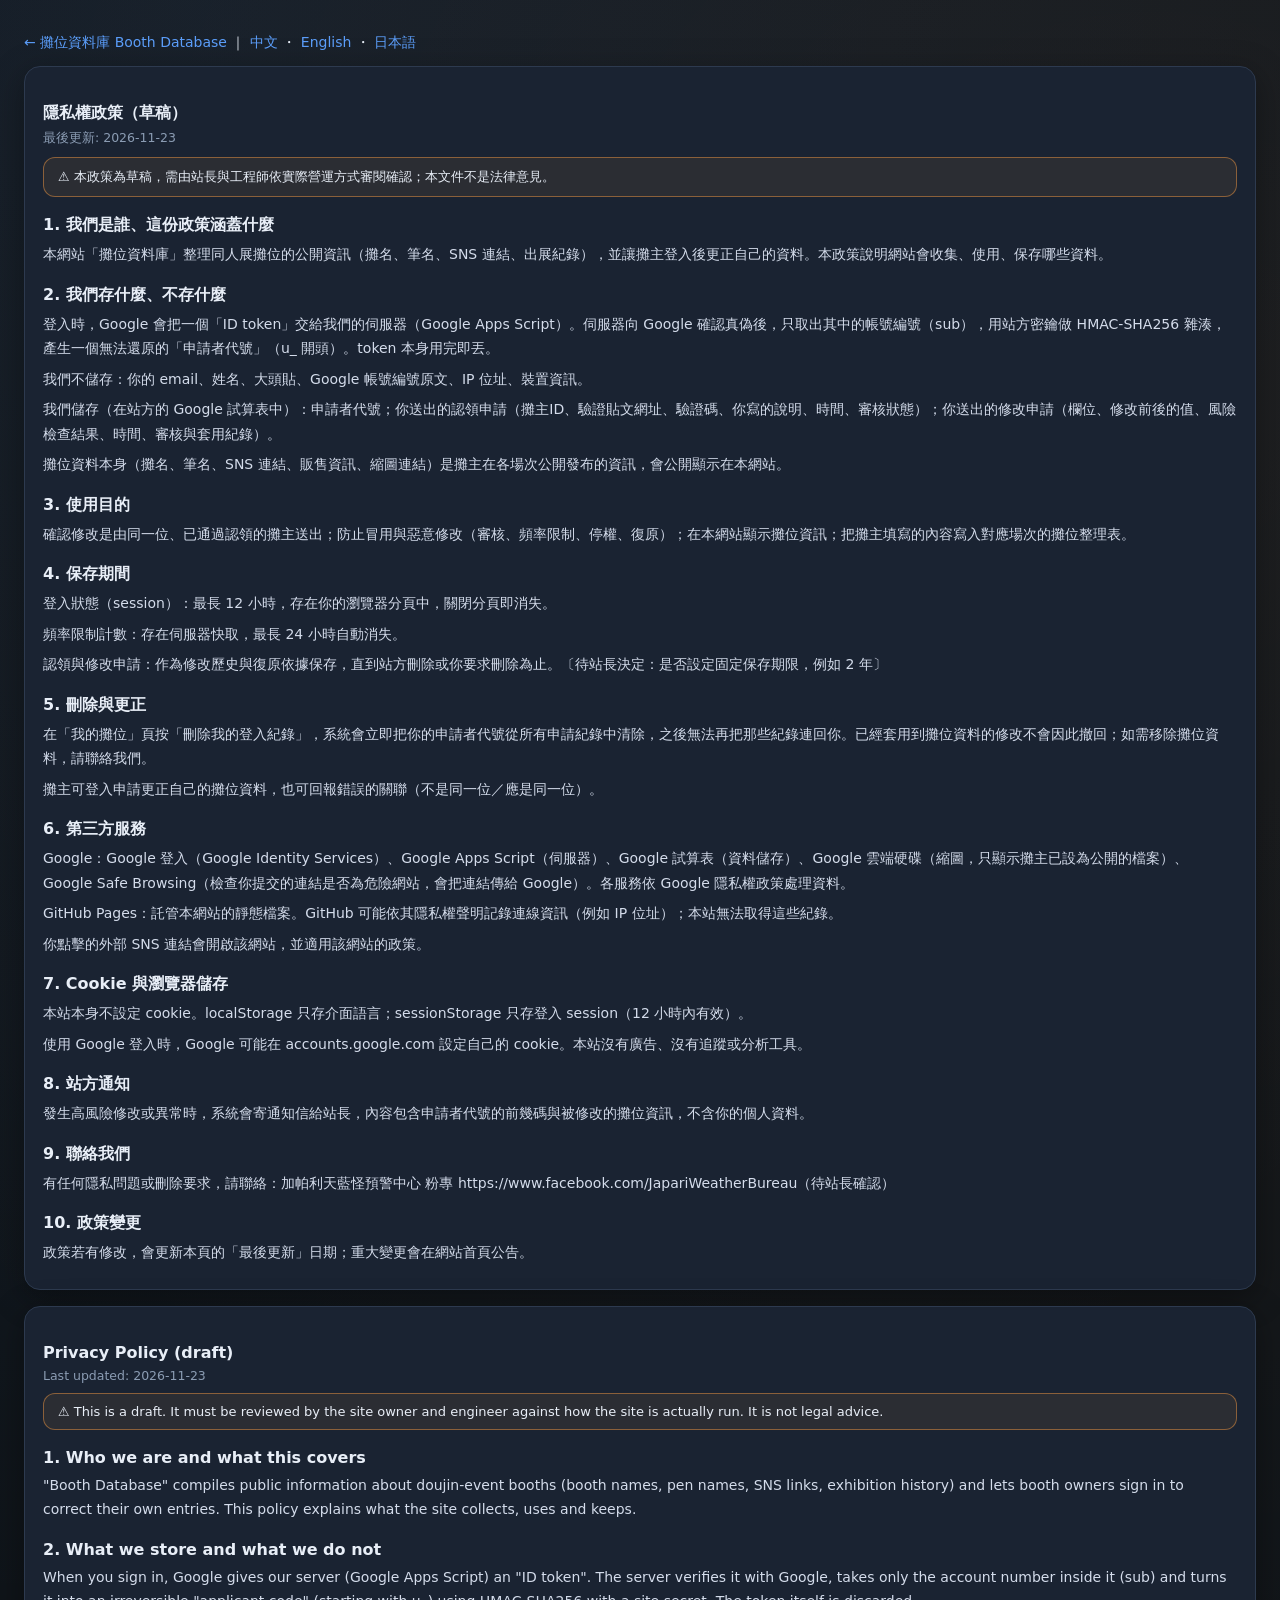
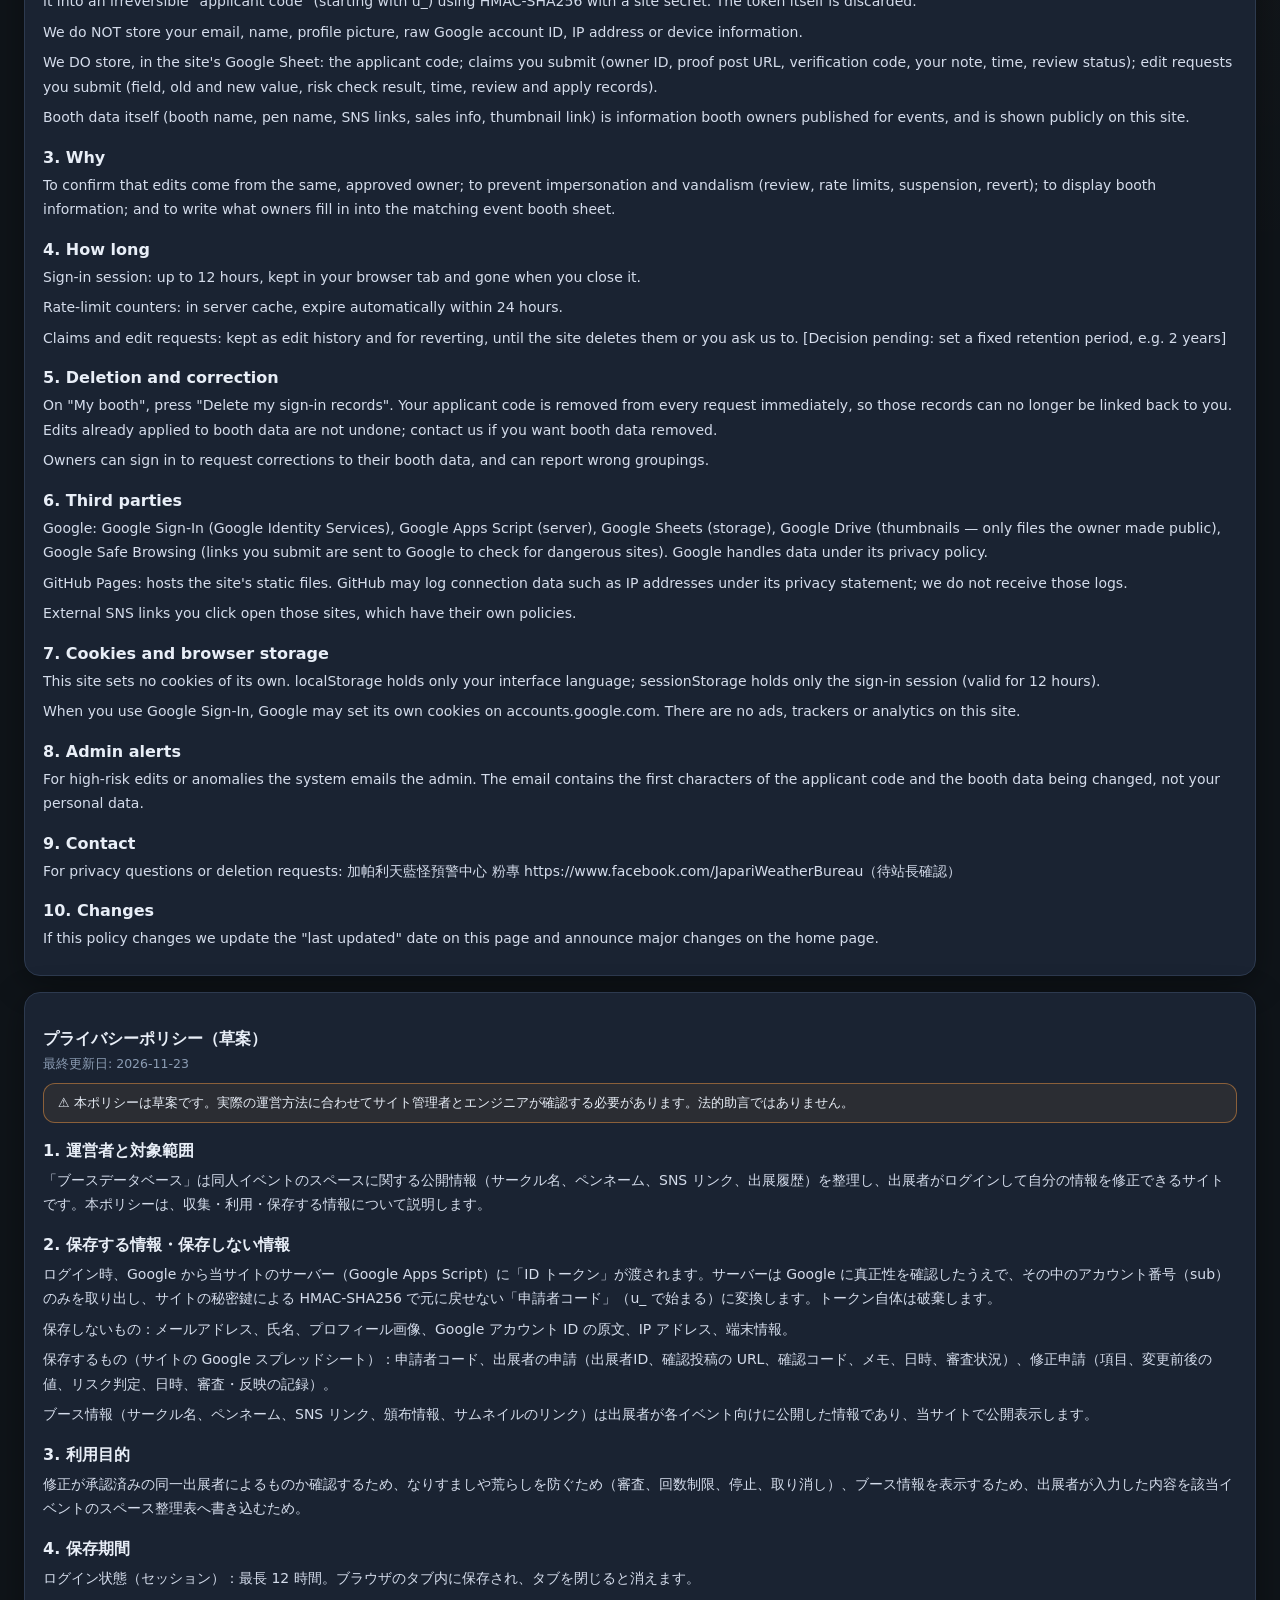
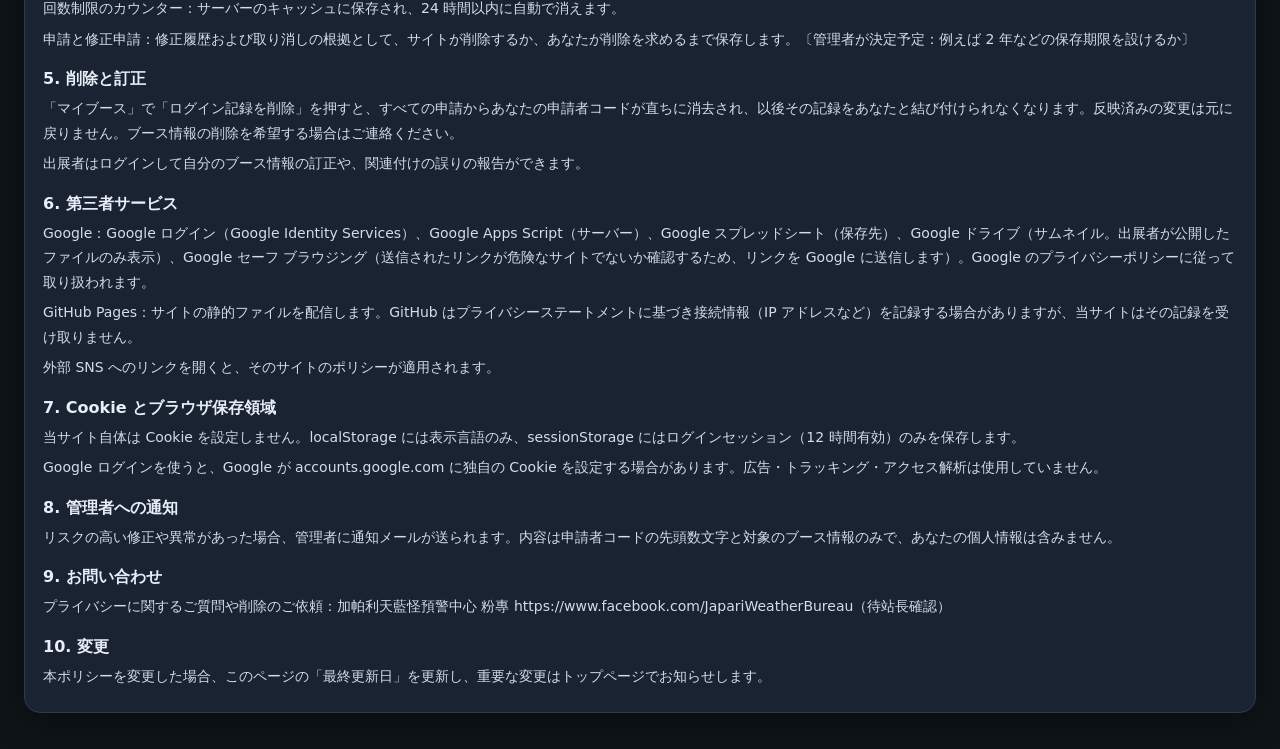
==== site/privacy.html @ 865a3a02 "攤位資料庫網站 phase 2：三語網站、Apps Script 後端、場次填寫／匯入、防惡意、隱私權政策、工程文件" ====
<!doctype html><html lang="zh-Hant"><head><meta charset="utf-8"><meta name="viewport" content="width=device-width,initial-scale=1">
<meta http-equiv="Content-Security-Policy" content="default-src 'self'; style-src 'self'; object-src 'none'; base-uri 'none'">
<title>隱私權政策 Privacy Policy プライバシーポリシー</title><link rel="stylesheet" href="assets/style.css"></head><body><main>
<p><a href="./">← 攤位資料庫 Booth Database</a> ｜ <a href="#zh">中文</a> ・ <a href="#en">English</a> ・ <a href="#ja">日本語</a></p>
<section class="card pp" id="zh" lang="zh-Hant"><h2>隱私權政策（草稿）</h2><div class="muted">最後更新: 2026-11-23</div><div class="note warn">⚠ 本政策為草稿，需由站長與工程師依實際營運方式審閱確認；本文件不是法律意見。</div>
<h2>1. 我們是誰、這份政策涵蓋什麼</h2><p>本網站「攤位資料庫」整理同人展攤位的公開資訊（攤名、筆名、SNS 連結、出展紀錄），並讓攤主登入後更正自己的資料。本政策說明網站會收集、使用、保存哪些資料。</p>
<h2>2. 我們存什麼、不存什麼</h2><p>登入時，Google 會把一個「ID token」交給我們的伺服器（Google Apps Script）。伺服器向 Google 確認真偽後，只取出其中的帳號編號（sub），用站方密鑰做 HMAC-SHA256 雜湊，產生一個無法還原的「申請者代號」（u_ 開頭）。token 本身用完即丟。</p><p>我們不儲存：你的 email、姓名、大頭貼、Google 帳號編號原文、IP 位址、裝置資訊。</p><p>我們儲存（在站方的 Google 試算表中）：申請者代號；你送出的認領申請（攤主ID、驗證貼文網址、驗證碼、你寫的說明、時間、審核狀態）；你送出的修改申請（欄位、修改前後的值、風險檢查結果、時間、審核與套用紀錄）。</p><p>攤位資料本身（攤名、筆名、SNS 連結、販售資訊、縮圖連結）是攤主在各場次公開發布的資訊，會公開顯示在本網站。</p>
<h2>3. 使用目的</h2><p>確認修改是由同一位、已通過認領的攤主送出；防止冒用與惡意修改（審核、頻率限制、停權、復原）；在本網站顯示攤位資訊；把攤主填寫的內容寫入對應場次的攤位整理表。</p>
<h2>4. 保存期間</h2><p>登入狀態（session）：最長 12 小時，存在你的瀏覽器分頁中，關閉分頁即消失。</p><p>頻率限制計數：存在伺服器快取，最長 24 小時自動消失。</p><p>認領與修改申請：作為修改歷史與復原依據保存，直到站方刪除或你要求刪除為止。〔待站長決定：是否設定固定保存期限，例如 2 年〕</p>
<h2>5. 刪除與更正</h2><p>在「我的攤位」頁按「刪除我的登入紀錄」，系統會立即把你的申請者代號從所有申請紀錄中清除，之後無法再把那些紀錄連回你。已經套用到攤位資料的修改不會因此撤回；如需移除攤位資料，請聯絡我們。</p><p>攤主可登入申請更正自己的攤位資料，也可回報錯誤的關聯（不是同一位／應是同一位）。</p>
<h2>6. 第三方服務</h2><p>Google：Google 登入（Google Identity Services）、Google Apps Script（伺服器）、Google 試算表（資料儲存）、Google 雲端硬碟（縮圖，只顯示攤主已設為公開的檔案）、Google Safe Browsing（檢查你提交的連結是否為危險網站，會把連結傳給 Google）。各服務依 Google 隱私權政策處理資料。</p><p>GitHub Pages：託管本網站的靜態檔案。GitHub 可能依其隱私權聲明記錄連線資訊（例如 IP 位址）；本站無法取得這些紀錄。</p><p>你點擊的外部 SNS 連結會開啟該網站，並適用該網站的政策。</p>
<h2>7. Cookie 與瀏覽器儲存</h2><p>本站本身不設定 cookie。localStorage 只存介面語言；sessionStorage 只存登入 session（12 小時內有效）。</p><p>使用 Google 登入時，Google 可能在 accounts.google.com 設定自己的 cookie。本站沒有廣告、沒有追蹤或分析工具。</p>
<h2>8. 站方通知</h2><p>發生高風險修改或異常時，系統會寄通知信給站長，內容包含申請者代號的前幾碼與被修改的攤位資訊，不含你的個人資料。</p>
<h2>9. 聯絡我們</h2><p>有任何隱私問題或刪除要求，請聯絡：加帕利天藍怪預警中心 粉專 https://www.facebook.com/JapariWeatherBureau（待站長確認）</p>
<h2>10. 政策變更</h2><p>政策若有修改，會更新本頁的「最後更新」日期；重大變更會在網站首頁公告。</p>
</section>
<section class="card pp" id="en" lang="en"><h2>Privacy Policy (draft)</h2><div class="muted">Last updated: 2026-11-23</div><div class="note warn">⚠ This is a draft. It must be reviewed by the site owner and engineer against how the site is actually run. It is not legal advice.</div>
<h2>1. Who we are and what this covers</h2><p>&quot;Booth Database&quot; compiles public information about doujin-event booths (booth names, pen names, SNS links, exhibition history) and lets booth owners sign in to correct their own entries. This policy explains what the site collects, uses and keeps.</p>
<h2>2. What we store and what we do not</h2><p>When you sign in, Google gives our server (Google Apps Script) an &quot;ID token&quot;. The server verifies it with Google, takes only the account number inside it (sub) and turns it into an irreversible &quot;applicant code&quot; (starting with u_) using HMAC-SHA256 with a site secret. The token itself is discarded.</p><p>We do NOT store your email, name, profile picture, raw Google account ID, IP address or device information.</p><p>We DO store, in the site&#39;s Google Sheet: the applicant code; claims you submit (owner ID, proof post URL, verification code, your note, time, review status); edit requests you submit (field, old and new value, risk check result, time, review and apply records).</p><p>Booth data itself (booth name, pen name, SNS links, sales info, thumbnail link) is information booth owners published for events, and is shown publicly on this site.</p>
<h2>3. Why</h2><p>To confirm that edits come from the same, approved owner; to prevent impersonation and vandalism (review, rate limits, suspension, revert); to display booth information; and to write what owners fill in into the matching event booth sheet.</p>
<h2>4. How long</h2><p>Sign-in session: up to 12 hours, kept in your browser tab and gone when you close it.</p><p>Rate-limit counters: in server cache, expire automatically within 24 hours.</p><p>Claims and edit requests: kept as edit history and for reverting, until the site deletes them or you ask us to. [Decision pending: set a fixed retention period, e.g. 2 years]</p>
<h2>5. Deletion and correction</h2><p>On &quot;My booth&quot;, press &quot;Delete my sign-in records&quot;. Your applicant code is removed from every request immediately, so those records can no longer be linked back to you. Edits already applied to booth data are not undone; contact us if you want booth data removed.</p><p>Owners can sign in to request corrections to their booth data, and can report wrong groupings.</p>
<h2>6. Third parties</h2><p>Google: Google Sign-In (Google Identity Services), Google Apps Script (server), Google Sheets (storage), Google Drive (thumbnails — only files the owner made public), Google Safe Browsing (links you submit are sent to Google to check for dangerous sites). Google handles data under its privacy policy.</p><p>GitHub Pages: hosts the site&#39;s static files. GitHub may log connection data such as IP addresses under its privacy statement; we do not receive those logs.</p><p>External SNS links you click open those sites, which have their own policies.</p>
<h2>7. Cookies and browser storage</h2><p>This site sets no cookies of its own. localStorage holds only your interface language; sessionStorage holds only the sign-in session (valid for 12 hours).</p><p>When you use Google Sign-In, Google may set its own cookies on accounts.google.com. There are no ads, trackers or analytics on this site.</p>
<h2>8. Admin alerts</h2><p>For high-risk edits or anomalies the system emails the admin. The email contains the first characters of the applicant code and the booth data being changed, not your personal data.</p>
<h2>9. Contact</h2><p>For privacy questions or deletion requests: 加帕利天藍怪預警中心 粉專 https://www.facebook.com/JapariWeatherBureau（待站長確認）</p>
<h2>10. Changes</h2><p>If this policy changes we update the &quot;last updated&quot; date on this page and announce major changes on the home page.</p>
</section>
<section class="card pp" id="ja" lang="ja"><h2>プライバシーポリシー（草案）</h2><div class="muted">最終更新日: 2026-11-23</div><div class="note warn">⚠ 本ポリシーは草案です。実際の運営方法に合わせてサイト管理者とエンジニアが確認する必要があります。法的助言ではありません。</div>
<h2>1. 運営者と対象範囲</h2><p>「ブースデータベース」は同人イベントのスペースに関する公開情報（サークル名、ペンネーム、SNS リンク、出展履歴）を整理し、出展者がログインして自分の情報を修正できるサイトです。本ポリシーは、収集・利用・保存する情報について説明します。</p>
<h2>2. 保存する情報・保存しない情報</h2><p>ログイン時、Google から当サイトのサーバー（Google Apps Script）に「ID トークン」が渡されます。サーバーは Google に真正性を確認したうえで、その中のアカウント番号（sub）のみを取り出し、サイトの秘密鍵による HMAC-SHA256 で元に戻せない「申請者コード」（u_ で始まる）に変換します。トークン自体は破棄します。</p><p>保存しないもの：メールアドレス、氏名、プロフィール画像、Google アカウント ID の原文、IP アドレス、端末情報。</p><p>保存するもの（サイトの Google スプレッドシート）：申請者コード、出展者の申請（出展者ID、確認投稿の URL、確認コード、メモ、日時、審査状況）、修正申請（項目、変更前後の値、リスク判定、日時、審査・反映の記録）。</p><p>ブース情報（サークル名、ペンネーム、SNS リンク、頒布情報、サムネイルのリンク）は出展者が各イベント向けに公開した情報であり、当サイトで公開表示します。</p>
<h2>3. 利用目的</h2><p>修正が承認済みの同一出展者によるものか確認するため、なりすましや荒らしを防ぐため（審査、回数制限、停止、取り消し）、ブース情報を表示するため、出展者が入力した内容を該当イベントのスペース整理表へ書き込むため。</p>
<h2>4. 保存期間</h2><p>ログイン状態（セッション）：最長 12 時間。ブラウザのタブ内に保存され、タブを閉じると消えます。</p><p>回数制限のカウンター：サーバーのキャッシュに保存され、24 時間以内に自動で消えます。</p><p>申請と修正申請：修正履歴および取り消しの根拠として、サイトが削除するか、あなたが削除を求めるまで保存します。〔管理者が決定予定：例えば 2 年などの保存期限を設けるか〕</p>
<h2>5. 削除と訂正</h2><p>「マイブース」で「ログイン記録を削除」を押すと、すべての申請からあなたの申請者コードが直ちに消去され、以後その記録をあなたと結び付けられなくなります。反映済みの変更は元に戻りません。ブース情報の削除を希望する場合はご連絡ください。</p><p>出展者はログインして自分のブース情報の訂正や、関連付けの誤りの報告ができます。</p>
<h2>6. 第三者サービス</h2><p>Google：Google ログイン（Google Identity Services）、Google Apps Script（サーバー）、Google スプレッドシート（保存先）、Google ドライブ（サムネイル。出展者が公開したファイルのみ表示）、Google セーフ ブラウジング（送信されたリンクが危険なサイトでないか確認するため、リンクを Google に送信します）。Google のプライバシーポリシーに従って取り扱われます。</p><p>GitHub Pages：サイトの静的ファイルを配信します。GitHub はプライバシーステートメントに基づき接続情報（IP アドレスなど）を記録する場合がありますが、当サイトはその記録を受け取りません。</p><p>外部 SNS へのリンクを開くと、そのサイトのポリシーが適用されます。</p>
<h2>7. Cookie とブラウザ保存領域</h2><p>当サイト自体は Cookie を設定しません。localStorage には表示言語のみ、sessionStorage にはログインセッション（12 時間有効）のみを保存します。</p><p>Google ログインを使うと、Google が accounts.google.com に独自の Cookie を設定する場合があります。広告・トラッキング・アクセス解析は使用していません。</p>
<h2>8. 管理者への通知</h2><p>リスクの高い修正や異常があった場合、管理者に通知メールが送られます。内容は申請者コードの先頭数文字と対象のブース情報のみで、あなたの個人情報は含みません。</p>
<h2>9. お問い合わせ</h2><p>プライバシーに関するご質問や削除のご依頼：加帕利天藍怪預警中心 粉專 https://www.facebook.com/JapariWeatherBureau（待站長確認）</p>
<h2>10. 変更</h2><p>本ポリシーを変更した場合、このページの「最終更新日」を更新し、重要な変更はトップページでお知らせします。</p>
</section>
</main></body></html>
---- site/assets/style.css ----
[hidden]{display:none!important}
/* v23 深色卡片（與場次天氣儀表板相同的變數） */
:root{--bg:#0f1419;--bg-card:#1a2332;--bg-card-hover:#243044;--border:#2d3a4f;--text:#e8eef7;--text-muted:#8b9cb3;--accent:#5b9df9;--accent-soft:rgba(91,157,249,.15);--warm:#ff9f43;--hot:#ff6b6b;--cool:#48dbfb;--good:#1dd1a1;--violet:#b48cff;--radius:16px;--shadow:0 8px 32px rgba(0,0,0,.35)}
*{box-sizing:border-box}
html,body{margin:0}
body{background:var(--bg);background-image:radial-gradient(circle at 15% 0%,rgba(91,157,249,.08),transparent 40%),radial-gradient(circle at 90% 10%,rgba(255,159,67,.06),transparent 40%);color:var(--text);font-family:"Noto Sans CJK TC","Noto Sans TC","Noto Sans JP","Hiragino Sans",system-ui,sans-serif;font-size:14px;min-height:100vh}
a{color:var(--accent);text-decoration:none}a:hover{text-decoration:underline}
header.top{display:flex;align-items:center;gap:18px;flex-wrap:wrap;padding:14px 24px;background:linear-gradient(135deg,rgba(26,35,50,.92),rgba(36,48,68,.85));border-bottom:1px solid var(--border);position:sticky;top:0;z-index:5;backdrop-filter:blur(6px)}
.brand{display:flex;gap:12px;align-items:center;color:var(--text)}.brand:hover{text-decoration:none}.logo{font-size:28px}
.h1{display:block;font-size:21px;font-weight:800;background:linear-gradient(90deg,#e8eef7,#a8c5f0);-webkit-background-clip:text;background-clip:text;color:transparent}
.sub{display:block;color:var(--text-muted);font-size:12px}
nav{display:flex;gap:6px;margin-left:auto;flex-wrap:wrap}.langs{display:flex;gap:4px}
.pill{display:inline-block;padding:6px 14px;border-radius:999px;border:1px solid var(--border);background:rgba(255,255,255,.04);color:var(--text);font-size:13px;cursor:pointer;font-family:inherit}
.pill:hover{background:var(--bg-card-hover);text-decoration:none}.pill.on{background:var(--accent);border-color:var(--accent);color:#fff;font-weight:600}
.pill.sm{padding:3px 10px;font-size:12px}
main{padding:20px 24px;max-width:1440px;margin:0 auto}
.card{background:var(--bg-card);border:1px solid var(--border);border-radius:var(--radius);box-shadow:var(--shadow);padding:18px;margin-bottom:16px}
.card h3{margin:0 0 10px;font-size:16px}.card h3 small,.muted{color:var(--text-muted);font-weight:400;font-size:12.5px}
.search{display:flex;gap:10px;align-items:center;background:rgba(255,255,255,.04);border:1px solid var(--border);border-radius:12px;padding:10px 14px;font-size:16px}
.search input{flex:1;background:none;border:0;color:var(--text);font-size:16px;font-family:inherit;outline:none;min-width:0}
.stats{display:grid;grid-template-columns:repeat(4,1fr);gap:14px;margin-bottom:16px}.st{margin:0}.st b{display:block;font-size:28px;color:var(--accent)}.st span{color:var(--text-muted);font-size:12.5px}
.grid{display:grid;grid-template-columns:repeat(3,1fr);gap:14px}
.oc{margin:0;cursor:pointer;transition:background .15s;display:flex;gap:12px}.oc:hover{background:var(--bg-card-hover)}
.oc .th{width:96px;height:64px;border-radius:10px;object-fit:cover;flex:none;background:#0b1016;border:1px solid var(--border)}
.oc .th.ph{display:flex;align-items:center;justify-content:center;font-size:26px;color:var(--text-muted)}
.oc .bd{min-width:0;flex:1}.nm{font-size:16px;font-weight:700;word-break:break-word}.meta{color:var(--text-muted);font-size:12.5px;margin:3px 0}
.aka{font-size:12.5px;color:#c5d0e0;margin:4px 0;word-break:break-word}
.tags{display:flex;flex-wrap:wrap;gap:5px;margin-top:6px}.tag{font-size:11.5px;padding:2px 8px;border-radius:6px;background:rgba(255,255,255,.06);border:1px solid var(--border);color:#c5d0e0}
.tag.ev{background:rgba(72,219,251,.12);border-color:rgba(72,219,251,.3);color:var(--cool);font-weight:700}
.tag.act{background:rgba(255,159,67,.15);border-color:rgba(255,159,67,.4);color:var(--warm);font-weight:700}
.conf{font-size:11.5px;padding:2px 8px;border-radius:999px;border:1px solid;white-space:nowrap}
.conf.high{color:var(--good);border-color:rgba(29,209,161,.4);background:rgba(29,209,161,.1)}.conf.medium{color:var(--warm);border-color:rgba(255,159,67,.4);background:rgba(255,159,67,.1)}.conf.single,.conf.low{color:var(--text-muted);border-color:var(--border)}
.two{display:grid;grid-template-columns:1.1fr 1fr;gap:16px}
.dhead{display:flex;gap:16px;align-items:center;flex-wrap:wrap}.big{font-size:28px;font-weight:800;word-break:break-word}
.dhead .th{width:240px;height:120px;border-radius:12px;object-fit:cover;border:1px solid var(--border)}
.acts{display:flex;gap:8px;flex-wrap:wrap;margin-left:auto}
.btn{display:inline-block;padding:8px 16px;border-radius:10px;border:1px solid var(--accent);background:var(--accent);color:#fff;font-weight:600;font-size:13px;cursor:pointer;font-family:inherit}
.btn:hover{filter:brightness(1.1);text-decoration:none}.btn.ghost{background:transparent;color:var(--accent)}.btn.warn{background:var(--hot);border-color:var(--hot)}.btn:disabled{opacity:.5;cursor:default}
.sns{display:flex;flex-wrap:wrap;gap:6px}.sl{display:inline-flex;gap:6px;align-items:center;padding:5px 10px;border-radius:8px;background:rgba(255,255,255,.04);border:1px solid var(--border);color:var(--text);font-size:12.5px;max-width:100%}
.sl b{font-size:11px;padding:1px 6px;border-radius:5px;background:#3b4a63;color:#fff}.sl span{overflow:hidden;text-overflow:ellipsis;white-space:nowrap}
table.t{width:100%;border-collapse:collapse;font-size:13px}table.t th{color:var(--text-muted);font-weight:500;text-align:left;border-bottom:1px solid var(--border);padding:6px}
table.t td{padding:6px;border-bottom:1px solid rgba(45,58,79,.55);vertical-align:top;word-break:break-word}
#graph{height:430px;border-radius:12px;background:rgba(0,0,0,.18);border:1px solid var(--border)}
.legend{display:flex;flex-wrap:wrap;gap:12px;font-size:12px;color:var(--text-muted);margin-bottom:8px}.lg{display:inline-flex;align-items:center;gap:5px}.sw{width:11px;height:11px;border-radius:50%;display:inline-block}
.ln{display:inline-block;width:22px;border-top:2px solid #8b9cb3}.ln.d{border-top-style:dashed}
.tabs{display:flex;gap:6px;flex-wrap:wrap;margin-bottom:12px}
.bt{display:grid;grid-template-columns:repeat(2,1fr);gap:12px}.bk{margin:0}.bk .f{font-size:12.5px;margin:3px 0;color:#c5d0e0;word-break:break-word}.bk .f i{color:var(--text-muted);font-style:normal;margin-right:4px}
.note{border-radius:12px;padding:10px 14px;margin:10px 0;font-size:13px;border:1px solid var(--border);background:rgba(255,255,255,.03)}
.note.warn{border-color:rgba(255,159,67,.45);background:rgba(255,159,67,.08)}.note.bad{border-color:rgba(255,107,107,.45);background:rgba(255,107,107,.08);color:#ffc9c9}.note.good{border-color:rgba(29,209,161,.45);background:rgba(29,209,161,.07)}
.banner{max-width:1440px;margin:10px auto 0;padding:8px 24px;color:var(--warm);font-size:12.5px}
label.fl{display:block;margin:10px 0 4px;font-size:12.5px;color:var(--text-muted)}
input.in,textarea.in,select.in{width:100%;padding:9px 12px;border-radius:10px;border:1px solid var(--border);background:rgba(0,0,0,.25);color:var(--text);font-family:inherit;font-size:13.5px}
textarea.in{min-height:70px;resize:vertical}
.frow{display:grid;grid-template-columns:180px 1fr;gap:10px;align-items:start;margin:8px 0}.frow .k{padding-top:9px;font-size:13px;color:#c5d0e0}
.diff td.o{color:#ffb0b0;text-decoration:line-through}.diff td.n{color:#a8f0d8}
.code{font-family:ui-monospace,monospace;font-size:20px;letter-spacing:2px;color:var(--warm);background:rgba(0,0,0,.3);padding:6px 12px;border-radius:8px;display:inline-block}
.modal{position:fixed;inset:0;background:rgba(0,0,0,.6);display:flex;align-items:flex-start;justify-content:center;z-index:20;overflow:auto;padding:40px 12px}
.mbox{background:var(--bg-card);border:1px solid var(--border);border-radius:var(--radius);padding:22px;max-width:760px;width:100%;position:relative;box-shadow:var(--shadow)}
.x{position:absolute;right:12px;top:8px;background:none;border:0;color:var(--text-muted);font-size:24px;cursor:pointer}
.toast{position:fixed;bottom:18px;left:50%;transform:translateX(-50%);background:#243044;border:1px solid var(--border);padding:10px 18px;border-radius:10px;z-index:30}
.foot{max-width:1440px;margin:0 auto;color:var(--text-muted);font-size:12px;border-top:1px solid var(--border);padding:12px 24px 28px}
.pp h2{font-size:16px;margin:18px 0 6px}.pp p{line-height:1.75;color:#d4dceb;margin:6px 0}
.spin{color:var(--text-muted);padding:40px;text-align:center}
@media (max-width:1000px){.grid{grid-template-columns:repeat(2,1fr)}.two{grid-template-columns:1fr}.stats{grid-template-columns:repeat(2,1fr)}}
@media (max-width:640px){.grid,.bt{grid-template-columns:1fr}header.top{padding:10px 14px}main{padding:14px}.frow{grid-template-columns:1fr}.dhead .th{width:100%;height:auto}}
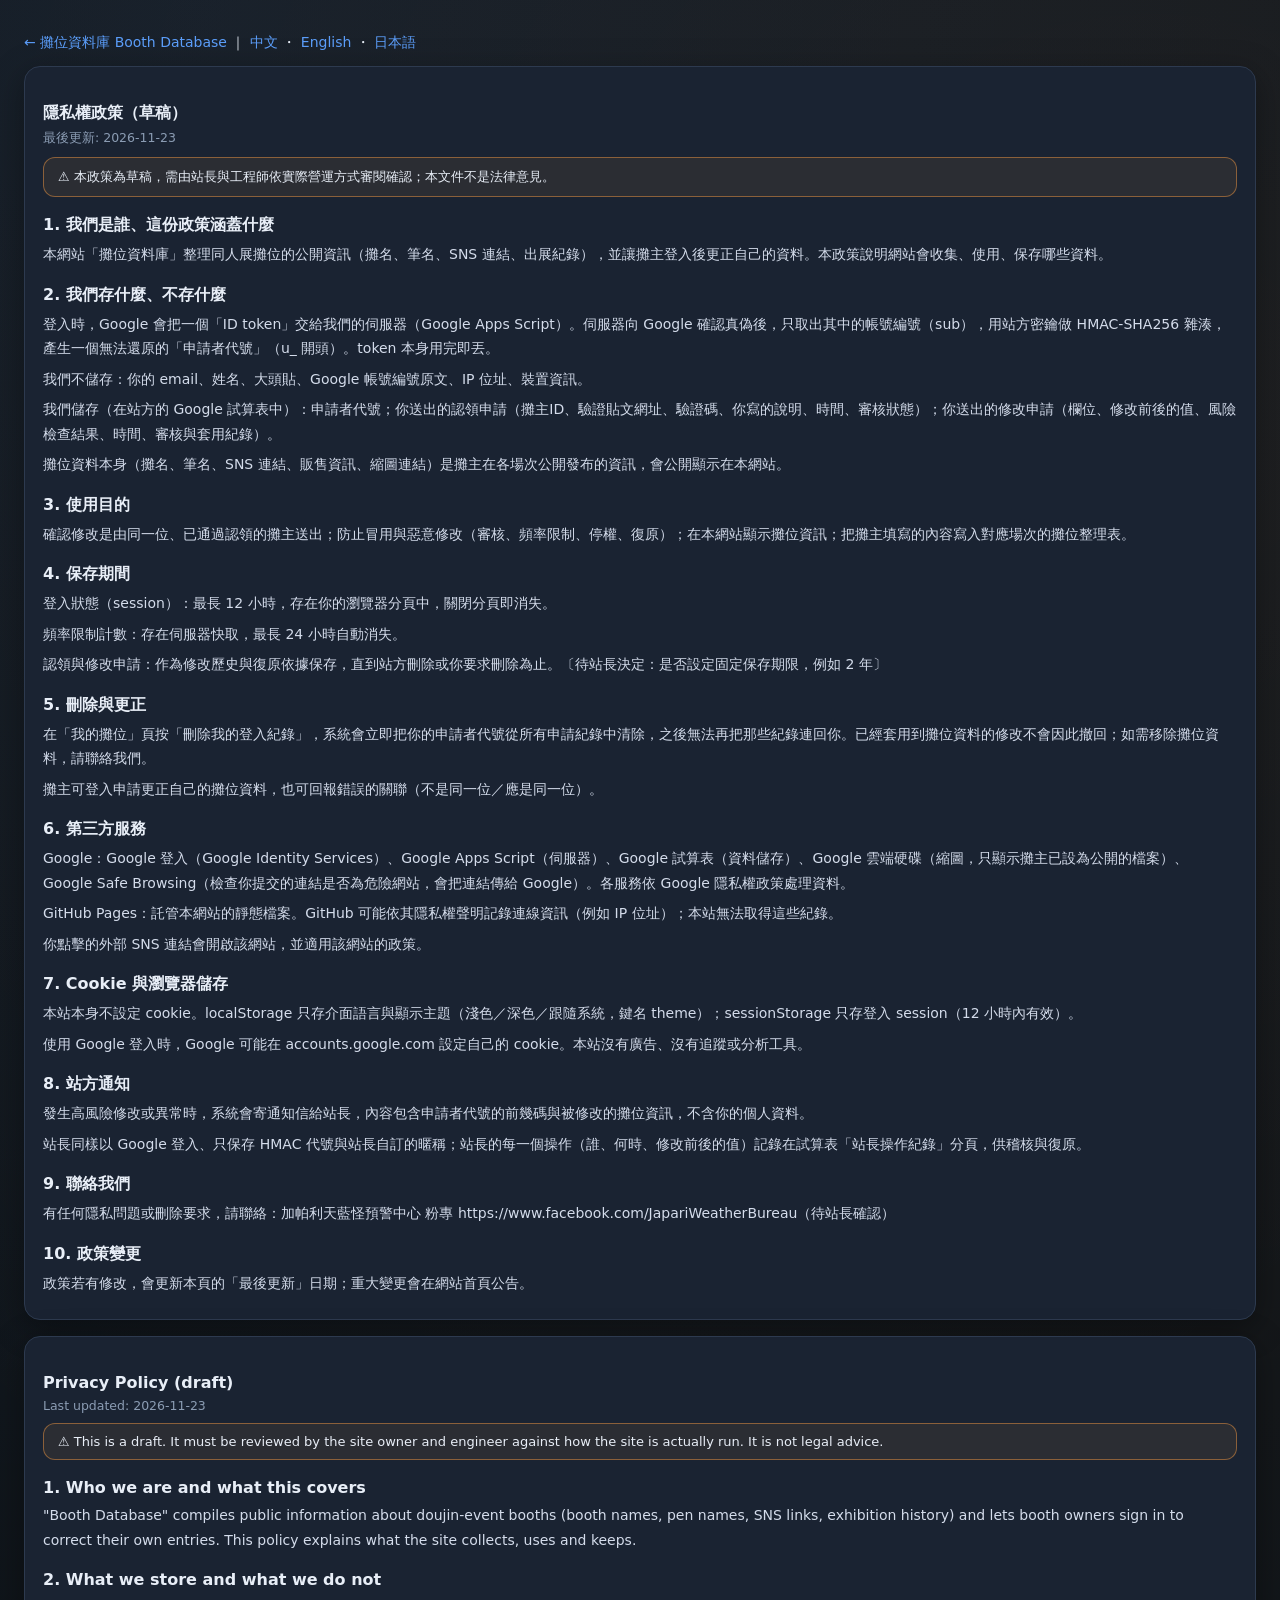
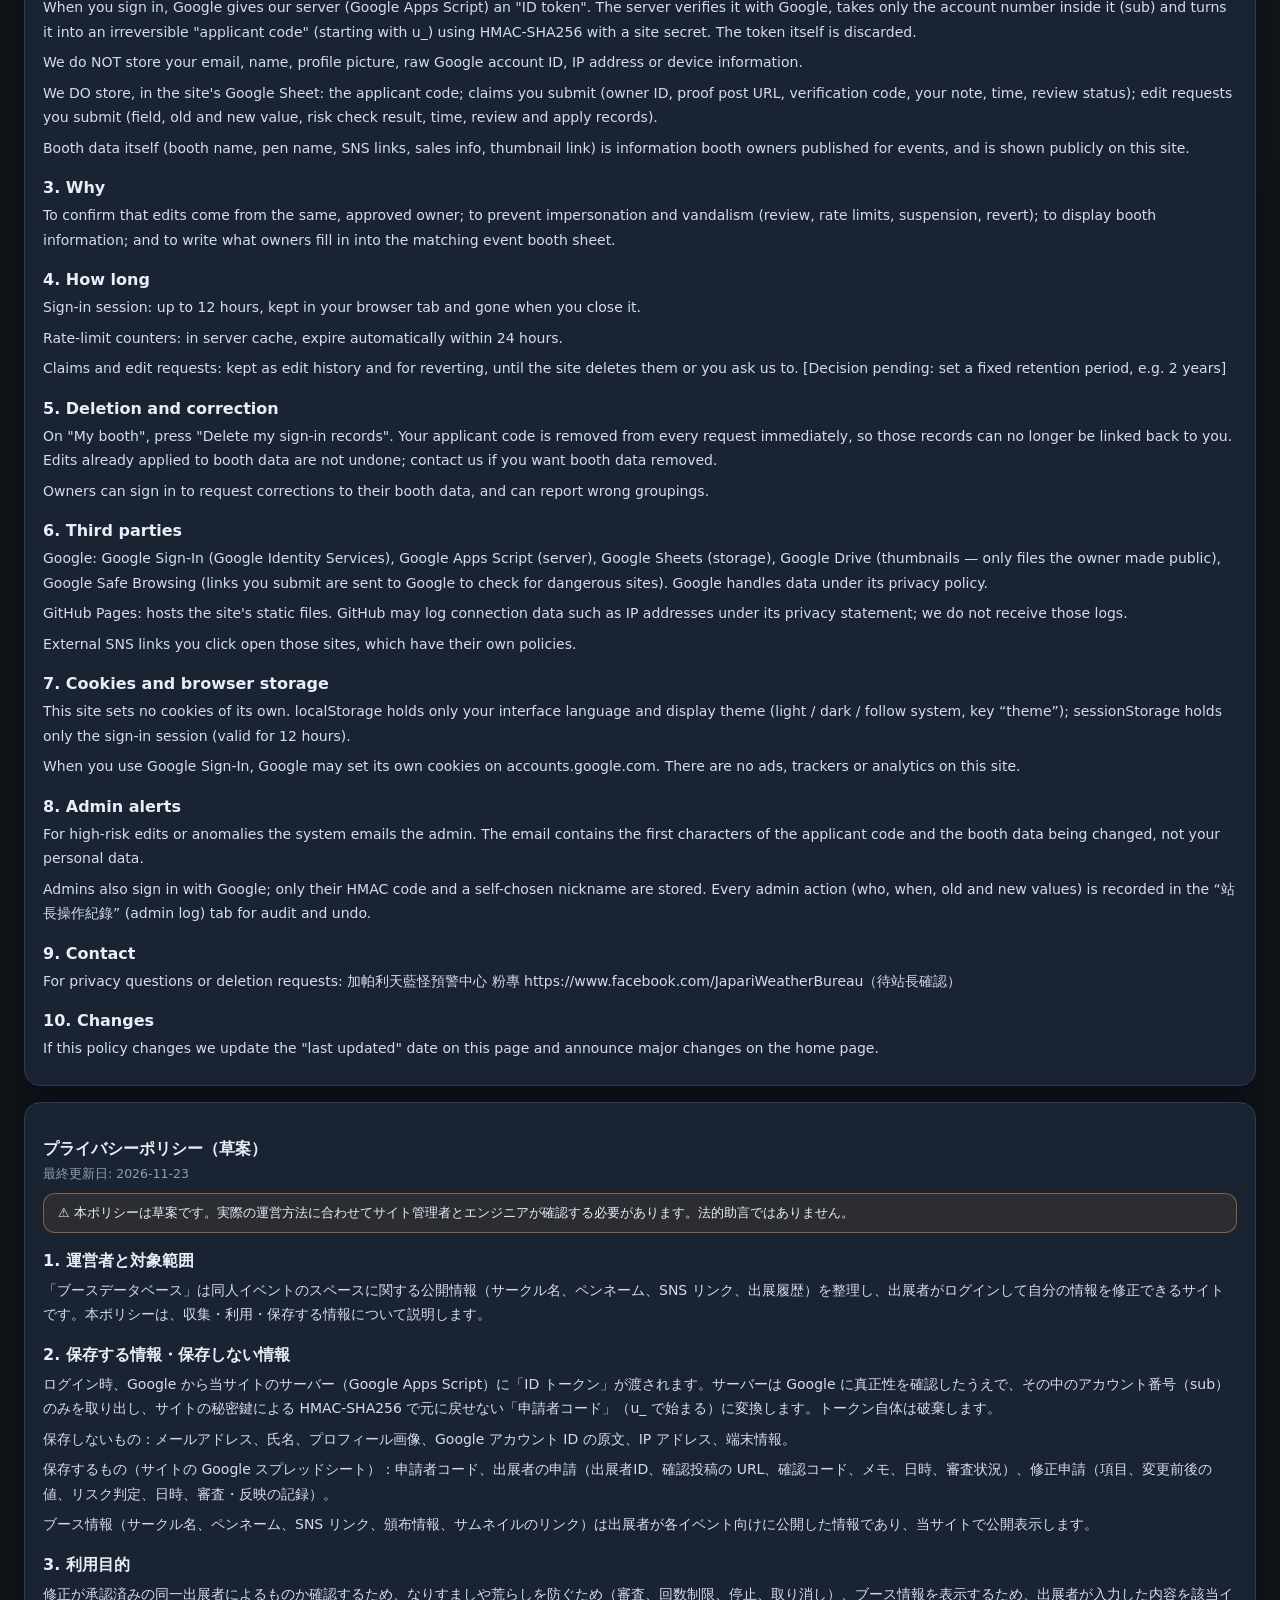
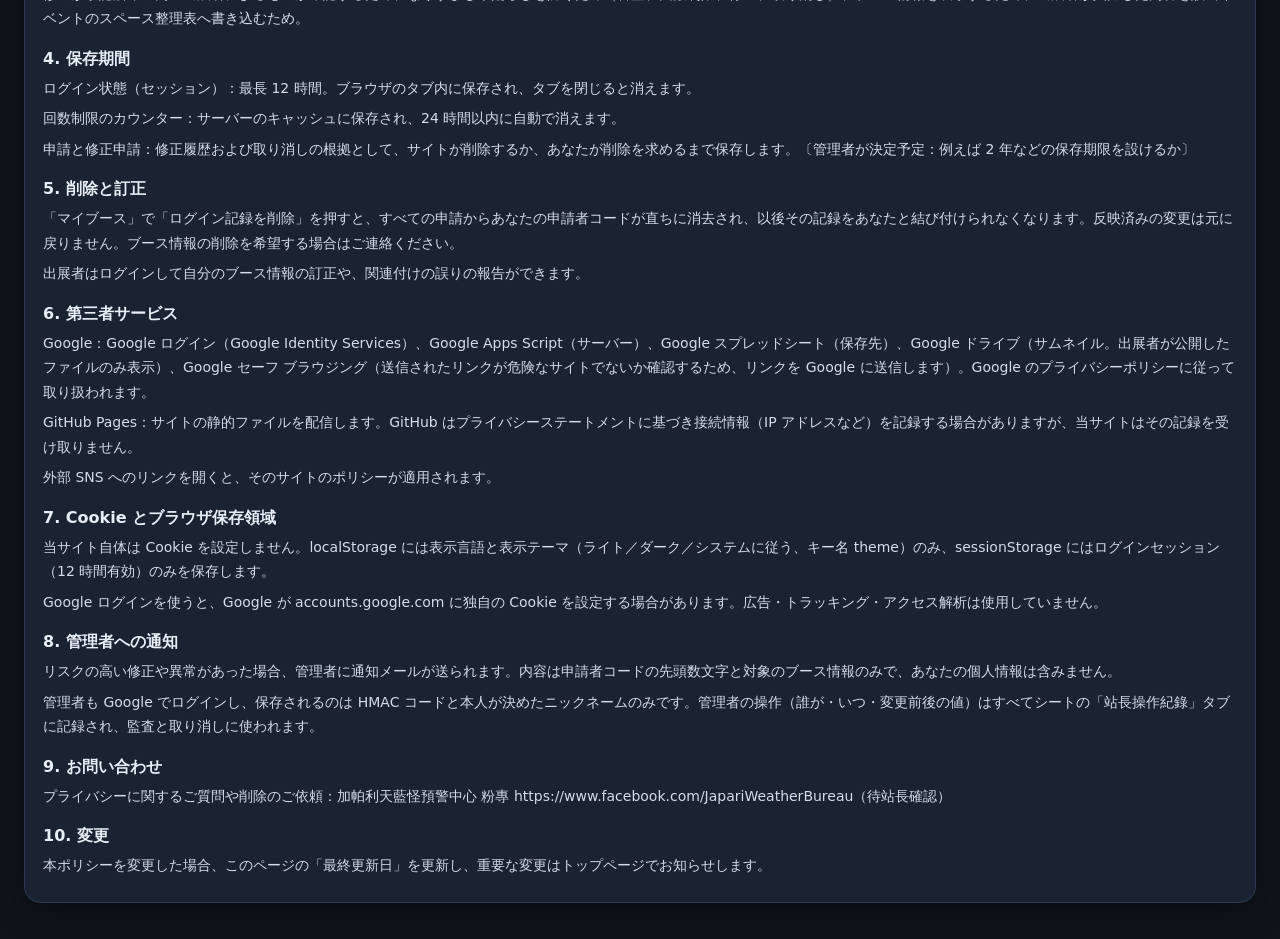
==== commit d147e084: "phase 3：多位站長後台（配對碼加入、兩位站長確認身分欄位、10 分鐘重新登入、稽核紀錄與復原）、站長直接編輯攤主／場次販售資訊（💠類別【內容】）、關聯判定與合併導向、首頁關聯圖、淺色／深色主題、" ====
--- a/site/privacy.html
+++ b/site/privacy.html
@@ -9,8 +9,8 @@
 <h2>4. 保存期間</h2><p>登入狀態（session）：最長 12 小時，存在你的瀏覽器分頁中，關閉分頁即消失。</p><p>頻率限制計數：存在伺服器快取，最長 24 小時自動消失。</p><p>認領與修改申請：作為修改歷史與復原依據保存，直到站方刪除或你要求刪除為止。〔待站長決定：是否設定固定保存期限，例如 2 年〕</p>
 <h2>5. 刪除與更正</h2><p>在「我的攤位」頁按「刪除我的登入紀錄」，系統會立即把你的申請者代號從所有申請紀錄中清除，之後無法再把那些紀錄連回你。已經套用到攤位資料的修改不會因此撤回；如需移除攤位資料，請聯絡我們。</p><p>攤主可登入申請更正自己的攤位資料，也可回報錯誤的關聯（不是同一位／應是同一位）。</p>
 <h2>6. 第三方服務</h2><p>Google：Google 登入（Google Identity Services）、Google Apps Script（伺服器）、Google 試算表（資料儲存）、Google 雲端硬碟（縮圖，只顯示攤主已設為公開的檔案）、Google Safe Browsing（檢查你提交的連結是否為危險網站，會把連結傳給 Google）。各服務依 Google 隱私權政策處理資料。</p><p>GitHub Pages：託管本網站的靜態檔案。GitHub 可能依其隱私權聲明記錄連線資訊（例如 IP 位址）；本站無法取得這些紀錄。</p><p>你點擊的外部 SNS 連結會開啟該網站，並適用該網站的政策。</p>
-<h2>7. Cookie 與瀏覽器儲存</h2><p>本站本身不設定 cookie。localStorage 只存介面語言；sessionStorage 只存登入 session（12 小時內有效）。</p><p>使用 Google 登入時，Google 可能在 accounts.google.com 設定自己的 cookie。本站沒有廣告、沒有追蹤或分析工具。</p>
-<h2>8. 站方通知</h2><p>發生高風險修改或異常時，系統會寄通知信給站長，內容包含申請者代號的前幾碼與被修改的攤位資訊，不含你的個人資料。</p>
+<h2>7. Cookie 與瀏覽器儲存</h2><p>本站本身不設定 cookie。localStorage 只存介面語言與顯示主題（淺色／深色／跟隨系統，鍵名 theme）；sessionStorage 只存登入 session（12 小時內有效）。</p><p>使用 Google 登入時，Google 可能在 accounts.google.com 設定自己的 cookie。本站沒有廣告、沒有追蹤或分析工具。</p>
+<h2>8. 站方通知</h2><p>發生高風險修改或異常時，系統會寄通知信給站長，內容包含申請者代號的前幾碼與被修改的攤位資訊，不含你的個人資料。</p><p>站長同樣以 Google 登入、只保存 HMAC 代號與站長自訂的暱稱；站長的每一個操作（誰、何時、修改前後的值）記錄在試算表「站長操作紀錄」分頁，供稽核與復原。</p>
 <h2>9. 聯絡我們</h2><p>有任何隱私問題或刪除要求，請聯絡：加帕利天藍怪預警中心 粉專 https://www.facebook.com/JapariWeatherBureau（待站長確認）</p>
 <h2>10. 政策變更</h2><p>政策若有修改，會更新本頁的「最後更新」日期；重大變更會在網站首頁公告。</p>
 </section>
@@ -21,8 +21,8 @@
 <h2>4. How long</h2><p>Sign-in session: up to 12 hours, kept in your browser tab and gone when you close it.</p><p>Rate-limit counters: in server cache, expire automatically within 24 hours.</p><p>Claims and edit requests: kept as edit history and for reverting, until the site deletes them or you ask us to. [Decision pending: set a fixed retention period, e.g. 2 years]</p>
 <h2>5. Deletion and correction</h2><p>On &quot;My booth&quot;, press &quot;Delete my sign-in records&quot;. Your applicant code is removed from every request immediately, so those records can no longer be linked back to you. Edits already applied to booth data are not undone; contact us if you want booth data removed.</p><p>Owners can sign in to request corrections to their booth data, and can report wrong groupings.</p>
 <h2>6. Third parties</h2><p>Google: Google Sign-In (Google Identity Services), Google Apps Script (server), Google Sheets (storage), Google Drive (thumbnails — only files the owner made public), Google Safe Browsing (links you submit are sent to Google to check for dangerous sites). Google handles data under its privacy policy.</p><p>GitHub Pages: hosts the site&#39;s static files. GitHub may log connection data such as IP addresses under its privacy statement; we do not receive those logs.</p><p>External SNS links you click open those sites, which have their own policies.</p>
-<h2>7. Cookies and browser storage</h2><p>This site sets no cookies of its own. localStorage holds only your interface language; sessionStorage holds only the sign-in session (valid for 12 hours).</p><p>When you use Google Sign-In, Google may set its own cookies on accounts.google.com. There are no ads, trackers or analytics on this site.</p>
-<h2>8. Admin alerts</h2><p>For high-risk edits or anomalies the system emails the admin. The email contains the first characters of the applicant code and the booth data being changed, not your personal data.</p>
+<h2>7. Cookies and browser storage</h2><p>This site sets no cookies of its own. localStorage holds only your interface language and display theme (light / dark / follow system, key “theme”); sessionStorage holds only the sign-in session (valid for 12 hours).</p><p>When you use Google Sign-In, Google may set its own cookies on accounts.google.com. There are no ads, trackers or analytics on this site.</p>
+<h2>8. Admin alerts</h2><p>For high-risk edits or anomalies the system emails the admin. The email contains the first characters of the applicant code and the booth data being changed, not your personal data.</p><p>Admins also sign in with Google; only their HMAC code and a self-chosen nickname are stored. Every admin action (who, when, old and new values) is recorded in the “站長操作紀錄” (admin log) tab for audit and undo.</p>
 <h2>9. Contact</h2><p>For privacy questions or deletion requests: 加帕利天藍怪預警中心 粉專 https://www.facebook.com/JapariWeatherBureau（待站長確認）</p>
 <h2>10. Changes</h2><p>If this policy changes we update the &quot;last updated&quot; date on this page and announce major changes on the home page.</p>
 </section>
@@ -33,8 +33,8 @@
 <h2>4. 保存期間</h2><p>ログイン状態（セッション）：最長 12 時間。ブラウザのタブ内に保存され、タブを閉じると消えます。</p><p>回数制限のカウンター：サーバーのキャッシュに保存され、24 時間以内に自動で消えます。</p><p>申請と修正申請：修正履歴および取り消しの根拠として、サイトが削除するか、あなたが削除を求めるまで保存します。〔管理者が決定予定：例えば 2 年などの保存期限を設けるか〕</p>
 <h2>5. 削除と訂正</h2><p>「マイブース」で「ログイン記録を削除」を押すと、すべての申請からあなたの申請者コードが直ちに消去され、以後その記録をあなたと結び付けられなくなります。反映済みの変更は元に戻りません。ブース情報の削除を希望する場合はご連絡ください。</p><p>出展者はログインして自分のブース情報の訂正や、関連付けの誤りの報告ができます。</p>
 <h2>6. 第三者サービス</h2><p>Google：Google ログイン（Google Identity Services）、Google Apps Script（サーバー）、Google スプレッドシート（保存先）、Google ドライブ（サムネイル。出展者が公開したファイルのみ表示）、Google セーフ ブラウジング（送信されたリンクが危険なサイトでないか確認するため、リンクを Google に送信します）。Google のプライバシーポリシーに従って取り扱われます。</p><p>GitHub Pages：サイトの静的ファイルを配信します。GitHub はプライバシーステートメントに基づき接続情報（IP アドレスなど）を記録する場合がありますが、当サイトはその記録を受け取りません。</p><p>外部 SNS へのリンクを開くと、そのサイトのポリシーが適用されます。</p>
-<h2>7. Cookie とブラウザ保存領域</h2><p>当サイト自体は Cookie を設定しません。localStorage には表示言語のみ、sessionStorage にはログインセッション（12 時間有効）のみを保存します。</p><p>Google ログインを使うと、Google が accounts.google.com に独自の Cookie を設定する場合があります。広告・トラッキング・アクセス解析は使用していません。</p>
-<h2>8. 管理者への通知</h2><p>リスクの高い修正や異常があった場合、管理者に通知メールが送られます。内容は申請者コードの先頭数文字と対象のブース情報のみで、あなたの個人情報は含みません。</p>
+<h2>7. Cookie とブラウザ保存領域</h2><p>当サイト自体は Cookie を設定しません。localStorage には表示言語と表示テーマ（ライト／ダーク／システムに従う、キー名 theme）のみ、sessionStorage にはログインセッション（12 時間有効）のみを保存します。</p><p>Google ログインを使うと、Google が accounts.google.com に独自の Cookie を設定する場合があります。広告・トラッキング・アクセス解析は使用していません。</p>
+<h2>8. 管理者への通知</h2><p>リスクの高い修正や異常があった場合、管理者に通知メールが送られます。内容は申請者コードの先頭数文字と対象のブース情報のみで、あなたの個人情報は含みません。</p><p>管理者も Google でログインし、保存されるのは HMAC コードと本人が決めたニックネームのみです。管理者の操作（誰が・いつ・変更前後の値）はすべてシートの「站長操作紀錄」タブに記録され、監査と取り消しに使われます。</p>
 <h2>9. お問い合わせ</h2><p>プライバシーに関するご質問や削除のご依頼：加帕利天藍怪預警中心 粉專 https://www.facebook.com/JapariWeatherBureau（待站長確認）</p>
 <h2>10. 変更</h2><p>本ポリシーを変更した場合、このページの「最終更新日」を更新し、重要な変更はトップページでお知らせします。</p>
 </section>
--- a/site/assets/style.css
+++ b/site/assets/style.css
@@ -63,3 +63,63 @@
 .spin{color:var(--text-muted);padding:40px;text-align:center}
 @media (max-width:1000px){.grid{grid-template-columns:repeat(2,1fr)}.two{grid-template-columns:1fr}.stats{grid-template-columns:repeat(2,1fr)}}
 @media (max-width:640px){.grid,.bt{grid-template-columns:1fr}header.top{padding:10px 14px}main{padding:14px}.frow{grid-template-columns:1fr}.dhead .th{width:100%;height:auto}}
+
+/* ---------- 淺色模式 ---------- */
+[data-theme=light]{--bg:#f3f5f9;--bg-card:#ffffff;--bg-card-hover:#eef3fb;--border:#d8dfea;--text:#1a2332;--text-muted:#5d6b80;--accent:#2f6fd6;--accent-soft:rgba(47,111,214,.12);--warm:#d9730d;--hot:#d63b3b;--cool:#0b8fb3;--good:#0e9f78;--violet:#7b52d9;--shadow:0 4px 18px rgba(20,40,80,.08)}
+[data-theme=light] body{background-image:radial-gradient(circle at 15% 0%,rgba(47,111,214,.07),transparent 40%),radial-gradient(circle at 90% 10%,rgba(217,115,13,.05),transparent 40%)}
+[data-theme=light] header.top{background:linear-gradient(135deg,rgba(255,255,255,.94),rgba(238,243,251,.92))}
+[data-theme=light] .h1{background:linear-gradient(90deg,#1a2332,#2f6fd6);-webkit-background-clip:text;background-clip:text}
+[data-theme=light] .aka,[data-theme=light] .tag,[data-theme=light] .bk .f,[data-theme=light] .frow .k,[data-theme=light] .pp p{color:#33445c}
+[data-theme=light] .tag,[data-theme=light] .sl,[data-theme=light] .pill,[data-theme=light] .search{background:rgba(20,40,80,.04)}
+[data-theme=light] .pill.on{background:var(--accent);color:#fff}
+[data-theme=light] .sl b{background:#5d6b80}
+[data-theme=light] input.in,[data-theme=light] textarea.in,[data-theme=light] select.in{background:#fff}
+[data-theme=light] #graph,[data-theme=light] #overview{background:#f7f9fc}
+[data-theme=light] .oc .th{background:#eef1f6}
+[data-theme=light] .note.bad{color:#8f1d1d}[data-theme=light] .diff td.o{color:#b42318}[data-theme=light] .diff td.n{color:#0b7a5c}
+[data-theme=light] .code{background:#fff3e6}[data-theme=light] .toast{background:#fff}
+[data-theme=light] .modal{background:rgba(20,30,50,.35)}
+/* ---------- 總覽圖 ---------- */
+#overview{height:620px;border-radius:12px;background:rgba(0,0,0,.18);border:1px solid var(--border)}
+.ghead{display:flex;justify-content:space-between;align-items:flex-end;gap:12px;flex-wrap:wrap;margin-bottom:8px}
+/* ---------- 全部攤位 ---------- */
+.filters{display:grid;grid-template-columns:2fr 1fr 1fr 1fr;gap:10px;margin-top:10px}
+table.list{width:100%;border-collapse:collapse;font-size:13px}table.list th{position:sticky;top:64px;background:var(--bg-card);text-align:left;color:var(--text-muted);font-weight:600;padding:8px 6px;border-bottom:1px solid var(--border);cursor:pointer;white-space:nowrap;user-select:none}
+table.list th.on{color:var(--accent)}table.list td{padding:7px 6px;border-bottom:1px solid var(--border);vertical-align:middle}
+table.list tr:hover td{background:var(--bg-card-hover);cursor:pointer}
+table.list img.mini,table.list .mini{width:54px;height:36px;border-radius:6px;object-fit:cover;display:block;background:var(--bg);border:1px solid var(--border)}
+.pager{display:flex;gap:6px;align-items:center;justify-content:center;flex-wrap:wrap;margin-top:12px}
+/* ---------- 站長後台 ---------- */
+.adm{display:grid;grid-template-columns:220px 1fr;gap:16px}
+.side a{display:flex;justify-content:space-between;padding:10px 12px;border-radius:10px;color:var(--text);margin-bottom:4px}.side a.on{background:var(--accent-soft);color:var(--accent);font-weight:700}.side a:hover{text-decoration:none;background:var(--bg-card-hover)}
+.badge{min-width:22px;text-align:center;font-size:11.5px;padding:1px 7px;border-radius:999px;background:var(--hot);color:#fff;font-weight:700}
+.qi{border:1px solid var(--border);border-radius:14px;padding:12px 14px;margin-bottom:12px;background:var(--bg-card)}
+.qi.hi{border-color:rgba(255,107,107,.55);box-shadow:inset 4px 0 0 var(--hot)}.qi.mid{box-shadow:inset 4px 0 0 var(--warm)}.qi.lo{box-shadow:inset 4px 0 0 var(--good)}
+.qh{display:flex;gap:10px;align-items:center;flex-wrap:wrap}.qh .nm{font-size:15px}
+.qh input[type=checkbox]{width:22px;height:22px}
+.qb{display:flex;gap:8px;flex-wrap:wrap;margin-top:10px}.qb .btn{padding:10px 18px;font-size:14px}
+.btn.ok{background:var(--good);border-color:var(--good)}.btn.no{background:transparent;color:var(--hot);border-color:var(--hot)}
+.lp{display:flex;gap:10px;align-items:center;border:1px solid var(--border);border-radius:10px;padding:8px 10px;margin-top:6px;background:rgba(127,127,127,.06);font-size:12.5px;word-break:break-all}
+.lp .fav{width:28px;height:28px;border-radius:8px;display:flex;align-items:center;justify-content:center;font-weight:800;background:#3b4a63;color:#fff;flex:none;font-size:11px}
+.flag{font-size:11.5px;padding:2px 8px;border-radius:6px;border:1px solid var(--border);margin-right:4px;display:inline-block;margin-top:4px}.flag.bad{color:var(--hot);border-color:var(--hot)}.flag.ok{color:var(--good);border-color:var(--good)}.flag.warn{color:var(--warm);border-color:var(--warm)}
+.bulk{position:sticky;top:64px;z-index:3;display:flex;gap:8px;align-items:center;flex-wrap:wrap;padding:10px 14px;border-radius:12px;background:var(--bg-card);border:1px solid var(--accent);margin-bottom:12px;box-shadow:var(--shadow)}
+.kv{display:grid;grid-template-columns:140px 1fr;gap:6px 12px;font-size:13px}.kv div:nth-child(odd){color:var(--text-muted)}
+.mockbadge{position:fixed;bottom:12px;right:16px;border-radius:8px;padding:4px 14px;background:var(--warm);color:#1a1a1a;font-weight:700;font-size:12px;z-index:9}
+@media (max-width:1000px){.adm{grid-template-columns:1fr}.side{display:flex;gap:4px;overflow:auto}.side a{white-space:nowrap}.filters{grid-template-columns:1fr 1fr}}
+nav.side{display:block;margin-left:0;align-self:start;position:sticky;top:80px}
+.side a{align-items:center}.badge{align-self:center;line-height:18px}
+.qi table.t td{font-size:12.5px}
+@media (max-width:1000px){nav.side{display:flex;position:static;overflow-x:auto;gap:4px;padding:8px}nav.side>div{display:none}.side a{white-space:nowrap;margin:0}.qi table.t thead{display:none}.qi table.t tr{display:grid;grid-template-columns:30px 1fr;gap:4px;border-bottom:1px solid var(--border);padding:6px 0}.qi table.t td{border:0}.qi table.t td:nth-child(n+3){grid-column:2}}
+/* ---- phase 3：站長直接編輯、販售資訊編輯器、首頁關聯圖 ---- */
+.btn.admx{background:linear-gradient(135deg,#b48cff,#7b52d9);color:#fff;border-color:transparent}
+.note.admx{border-color:var(--violet);background:rgba(180,140,255,.10)}
+.bk .f.sales{white-space:pre-wrap}
+.sales-ed{display:flex;flex-direction:column;gap:6px;margin:6px 0}
+.sales-ed .srow{display:grid;grid-template-columns:auto minmax(80px,1fr) auto minmax(140px,2.2fr) auto auto auto;gap:4px;align-items:center}
+.sales-ed .srow .in{margin:0}
+.sales-ed .dia{font-size:16px}.sales-ed .br{color:var(--text-muted);font-weight:700}
+.sales-pv{white-space:pre-wrap;word-break:break-all;background:var(--bg);border:1px dashed var(--border);border-radius:8px;padding:8px;font-size:13px;margin:4px 0 0;font-family:inherit}
+.ovcard{margin-top:16px}
+.ovtap{display:flex;flex-direction:column;align-items:center;justify-content:center;gap:8px;height:100%;text-align:center;padding:20px}
+@media (max-width:720px){#overview{height:420px}.sales-ed .srow{grid-template-columns:auto 1fr auto auto;}.sales-ed .srow .br{display:none}.sales-ed .srow input:nth-of-type(2){grid-column:1/-1}}
+@media (max-width:720px){#overview:has(.ovtap){height:220px}}
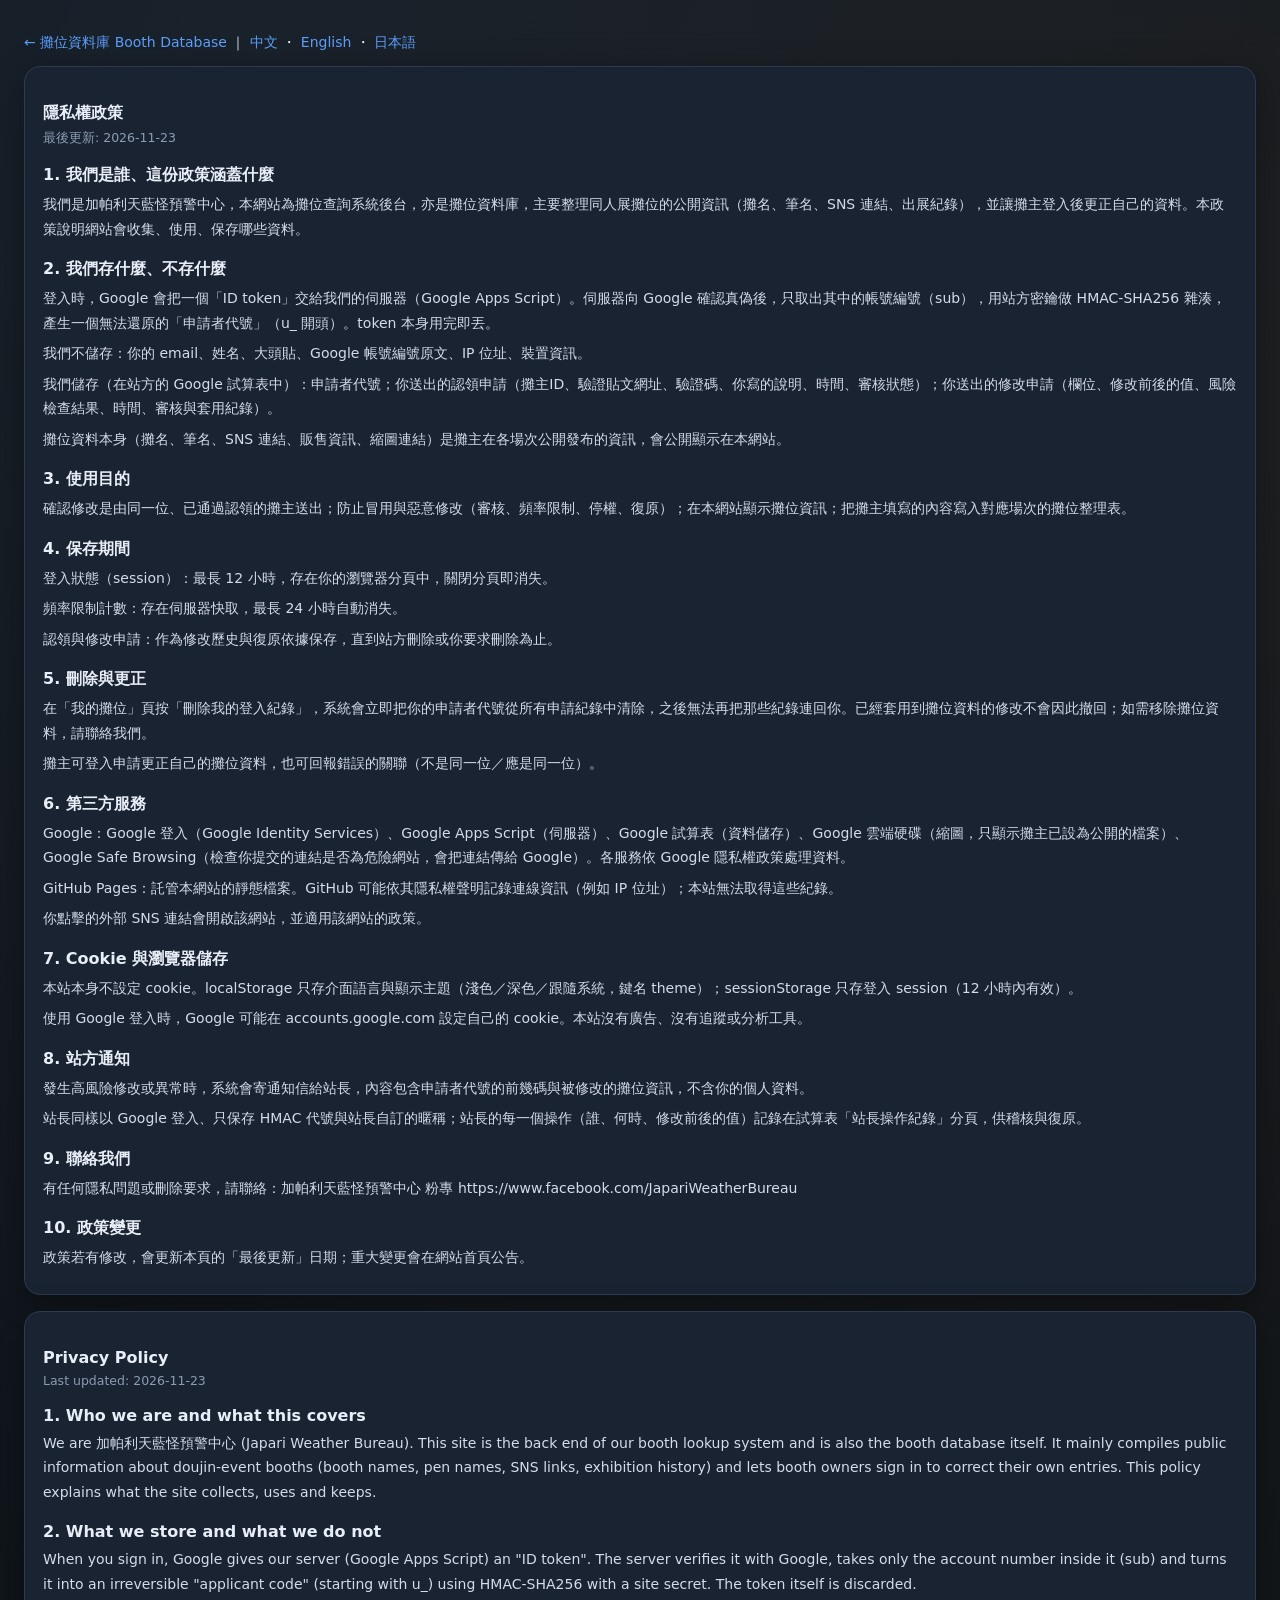
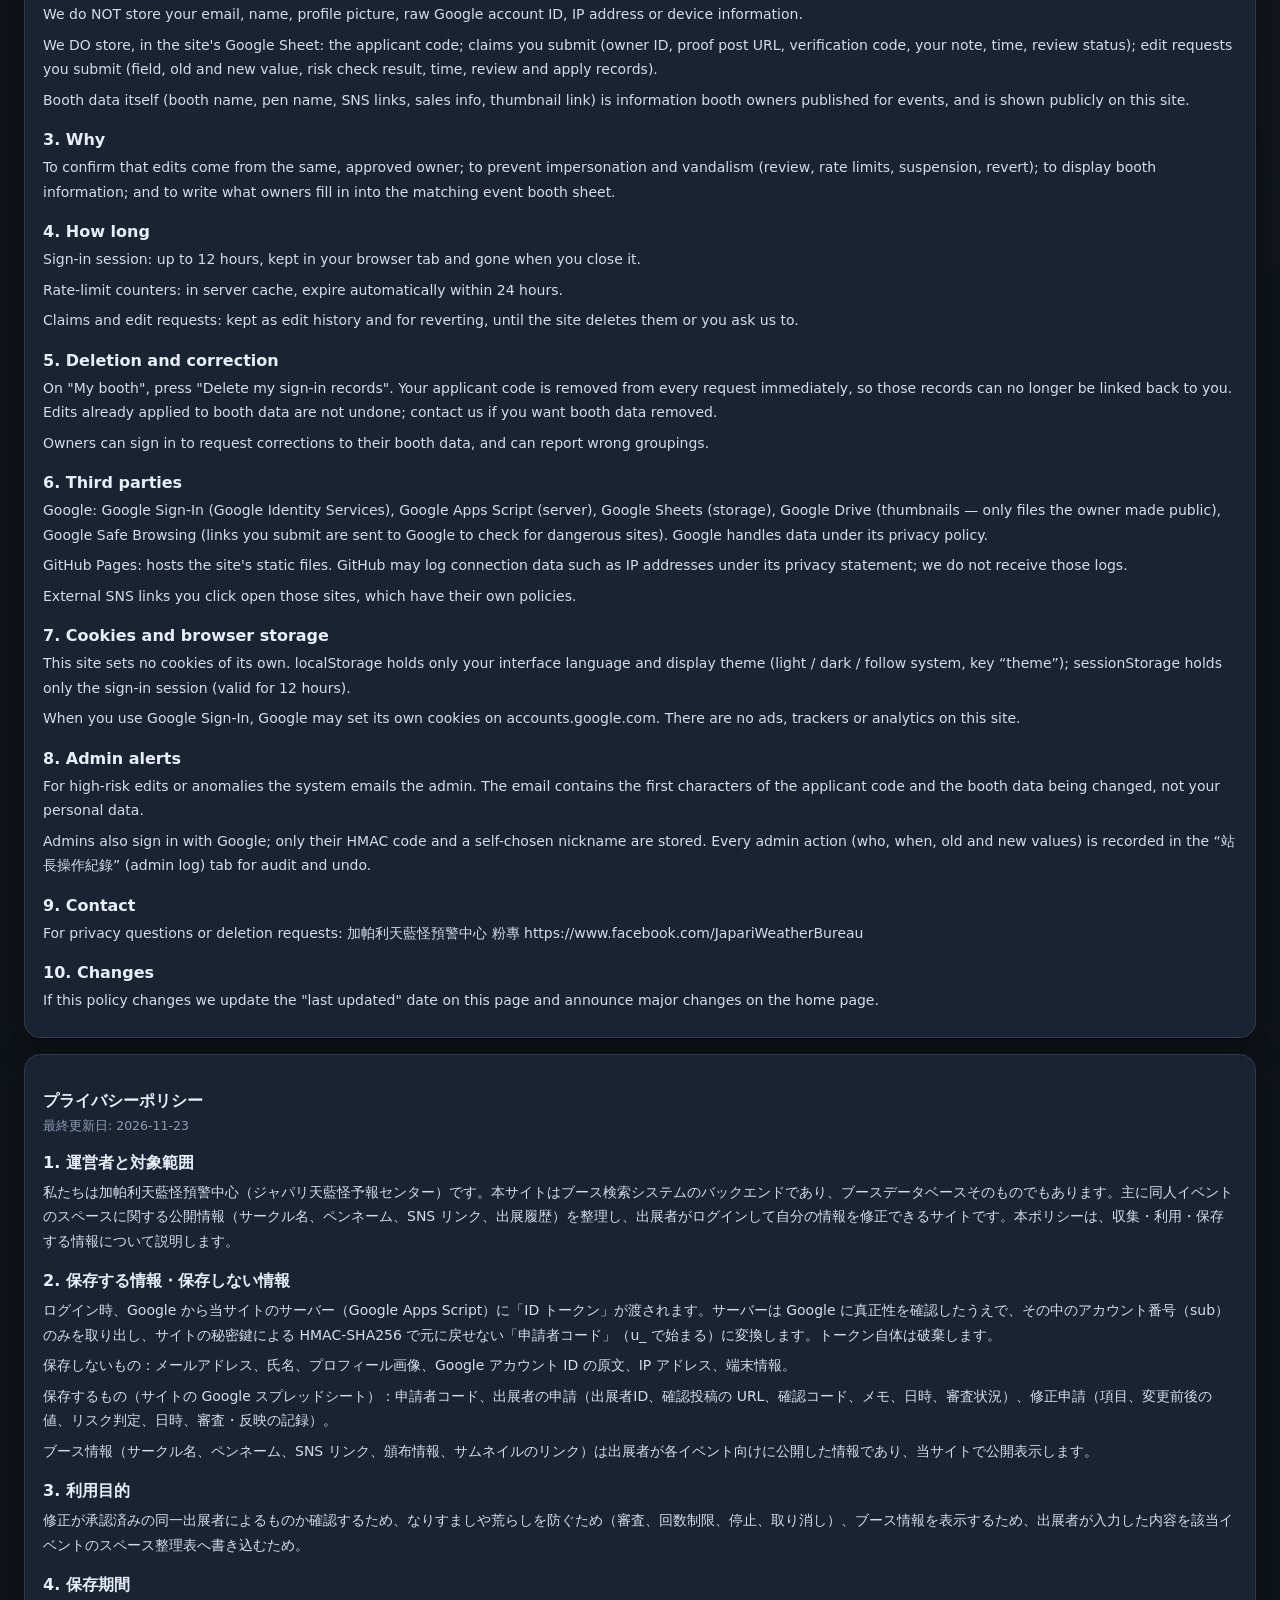
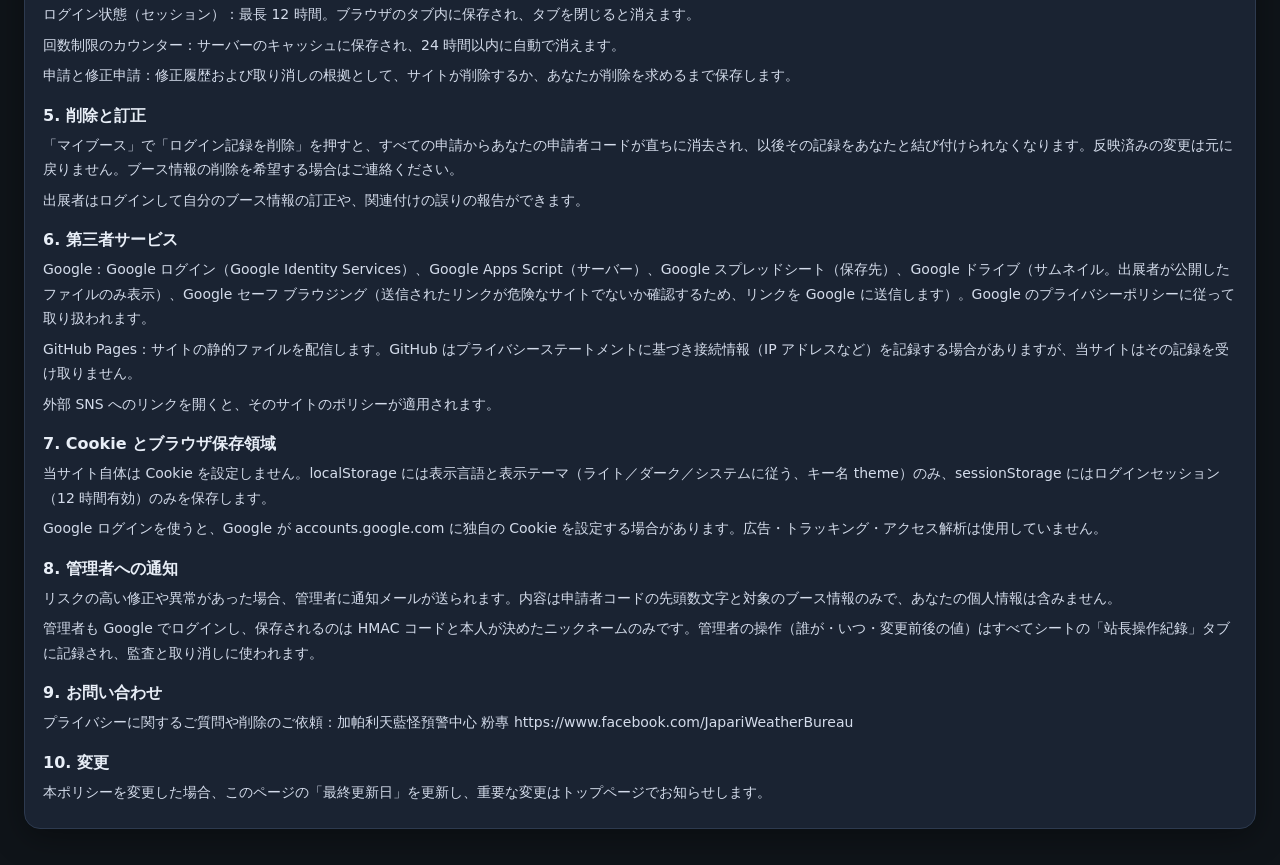
==== commit 4684048c: "phase 4: security audit fixes [1]-[9], static snapshots + lazy vis + skeletons, usage guides (zh/en/" ====
--- a/site/privacy.html
+++ b/site/privacy.html
@@ -2,40 +2,40 @@
 <meta http-equiv="Content-Security-Policy" content="default-src 'self'; style-src 'self'; object-src 'none'; base-uri 'none'">
 <title>隱私權政策 Privacy Policy プライバシーポリシー</title><link rel="stylesheet" href="assets/style.css"></head><body><main>
 <p><a href="./">← 攤位資料庫 Booth Database</a> ｜ <a href="#zh">中文</a> ・ <a href="#en">English</a> ・ <a href="#ja">日本語</a></p>
-<section class="card pp" id="zh" lang="zh-Hant"><h2>隱私權政策（草稿）</h2><div class="muted">最後更新: 2026-11-23</div><div class="note warn">⚠ 本政策為草稿，需由站長與工程師依實際營運方式審閱確認；本文件不是法律意見。</div>
-<h2>1. 我們是誰、這份政策涵蓋什麼</h2><p>本網站「攤位資料庫」整理同人展攤位的公開資訊（攤名、筆名、SNS 連結、出展紀錄），並讓攤主登入後更正自己的資料。本政策說明網站會收集、使用、保存哪些資料。</p>
+<section class="card pp" id="zh" lang="zh-Hant"><h2>隱私權政策</h2><div class="muted">最後更新: 2026-11-23</div>
+<h2>1. 我們是誰、這份政策涵蓋什麼</h2><p>我們是加帕利天藍怪預警中心，本網站為攤位查詢系統後台，亦是攤位資料庫，主要整理同人展攤位的公開資訊（攤名、筆名、SNS 連結、出展紀錄），並讓攤主登入後更正自己的資料。本政策說明網站會收集、使用、保存哪些資料。</p>
 <h2>2. 我們存什麼、不存什麼</h2><p>登入時，Google 會把一個「ID token」交給我們的伺服器（Google Apps Script）。伺服器向 Google 確認真偽後，只取出其中的帳號編號（sub），用站方密鑰做 HMAC-SHA256 雜湊，產生一個無法還原的「申請者代號」（u_ 開頭）。token 本身用完即丟。</p><p>我們不儲存：你的 email、姓名、大頭貼、Google 帳號編號原文、IP 位址、裝置資訊。</p><p>我們儲存（在站方的 Google 試算表中）：申請者代號；你送出的認領申請（攤主ID、驗證貼文網址、驗證碼、你寫的說明、時間、審核狀態）；你送出的修改申請（欄位、修改前後的值、風險檢查結果、時間、審核與套用紀錄）。</p><p>攤位資料本身（攤名、筆名、SNS 連結、販售資訊、縮圖連結）是攤主在各場次公開發布的資訊，會公開顯示在本網站。</p>
 <h2>3. 使用目的</h2><p>確認修改是由同一位、已通過認領的攤主送出；防止冒用與惡意修改（審核、頻率限制、停權、復原）；在本網站顯示攤位資訊；把攤主填寫的內容寫入對應場次的攤位整理表。</p>
-<h2>4. 保存期間</h2><p>登入狀態（session）：最長 12 小時，存在你的瀏覽器分頁中，關閉分頁即消失。</p><p>頻率限制計數：存在伺服器快取，最長 24 小時自動消失。</p><p>認領與修改申請：作為修改歷史與復原依據保存，直到站方刪除或你要求刪除為止。〔待站長決定：是否設定固定保存期限，例如 2 年〕</p>
+<h2>4. 保存期間</h2><p>登入狀態（session）：最長 12 小時，存在你的瀏覽器分頁中，關閉分頁即消失。</p><p>頻率限制計數：存在伺服器快取，最長 24 小時自動消失。</p><p>認領與修改申請：作為修改歷史與復原依據保存，直到站方刪除或你要求刪除為止。</p>
 <h2>5. 刪除與更正</h2><p>在「我的攤位」頁按「刪除我的登入紀錄」，系統會立即把你的申請者代號從所有申請紀錄中清除，之後無法再把那些紀錄連回你。已經套用到攤位資料的修改不會因此撤回；如需移除攤位資料，請聯絡我們。</p><p>攤主可登入申請更正自己的攤位資料，也可回報錯誤的關聯（不是同一位／應是同一位）。</p>
 <h2>6. 第三方服務</h2><p>Google：Google 登入（Google Identity Services）、Google Apps Script（伺服器）、Google 試算表（資料儲存）、Google 雲端硬碟（縮圖，只顯示攤主已設為公開的檔案）、Google Safe Browsing（檢查你提交的連結是否為危險網站，會把連結傳給 Google）。各服務依 Google 隱私權政策處理資料。</p><p>GitHub Pages：託管本網站的靜態檔案。GitHub 可能依其隱私權聲明記錄連線資訊（例如 IP 位址）；本站無法取得這些紀錄。</p><p>你點擊的外部 SNS 連結會開啟該網站，並適用該網站的政策。</p>
 <h2>7. Cookie 與瀏覽器儲存</h2><p>本站本身不設定 cookie。localStorage 只存介面語言與顯示主題（淺色／深色／跟隨系統，鍵名 theme）；sessionStorage 只存登入 session（12 小時內有效）。</p><p>使用 Google 登入時，Google 可能在 accounts.google.com 設定自己的 cookie。本站沒有廣告、沒有追蹤或分析工具。</p>
 <h2>8. 站方通知</h2><p>發生高風險修改或異常時，系統會寄通知信給站長，內容包含申請者代號的前幾碼與被修改的攤位資訊，不含你的個人資料。</p><p>站長同樣以 Google 登入、只保存 HMAC 代號與站長自訂的暱稱；站長的每一個操作（誰、何時、修改前後的值）記錄在試算表「站長操作紀錄」分頁，供稽核與復原。</p>
-<h2>9. 聯絡我們</h2><p>有任何隱私問題或刪除要求，請聯絡：加帕利天藍怪預警中心 粉專 https://www.facebook.com/JapariWeatherBureau（待站長確認）</p>
+<h2>9. 聯絡我們</h2><p>有任何隱私問題或刪除要求，請聯絡：加帕利天藍怪預警中心 粉專 https://www.facebook.com/JapariWeatherBureau</p>
 <h2>10. 政策變更</h2><p>政策若有修改，會更新本頁的「最後更新」日期；重大變更會在網站首頁公告。</p>
 </section>
-<section class="card pp" id="en" lang="en"><h2>Privacy Policy (draft)</h2><div class="muted">Last updated: 2026-11-23</div><div class="note warn">⚠ This is a draft. It must be reviewed by the site owner and engineer against how the site is actually run. It is not legal advice.</div>
-<h2>1. Who we are and what this covers</h2><p>&quot;Booth Database&quot; compiles public information about doujin-event booths (booth names, pen names, SNS links, exhibition history) and lets booth owners sign in to correct their own entries. This policy explains what the site collects, uses and keeps.</p>
+<section class="card pp" id="en" lang="en"><h2>Privacy Policy</h2><div class="muted">Last updated: 2026-11-23</div>
+<h2>1. Who we are and what this covers</h2><p>We are 加帕利天藍怪預警中心 (Japari Weather Bureau). This site is the back end of our booth lookup system and is also the booth database itself. It mainly compiles public information about doujin-event booths (booth names, pen names, SNS links, exhibition history) and lets booth owners sign in to correct their own entries. This policy explains what the site collects, uses and keeps.</p>
 <h2>2. What we store and what we do not</h2><p>When you sign in, Google gives our server (Google Apps Script) an &quot;ID token&quot;. The server verifies it with Google, takes only the account number inside it (sub) and turns it into an irreversible &quot;applicant code&quot; (starting with u_) using HMAC-SHA256 with a site secret. The token itself is discarded.</p><p>We do NOT store your email, name, profile picture, raw Google account ID, IP address or device information.</p><p>We DO store, in the site&#39;s Google Sheet: the applicant code; claims you submit (owner ID, proof post URL, verification code, your note, time, review status); edit requests you submit (field, old and new value, risk check result, time, review and apply records).</p><p>Booth data itself (booth name, pen name, SNS links, sales info, thumbnail link) is information booth owners published for events, and is shown publicly on this site.</p>
 <h2>3. Why</h2><p>To confirm that edits come from the same, approved owner; to prevent impersonation and vandalism (review, rate limits, suspension, revert); to display booth information; and to write what owners fill in into the matching event booth sheet.</p>
-<h2>4. How long</h2><p>Sign-in session: up to 12 hours, kept in your browser tab and gone when you close it.</p><p>Rate-limit counters: in server cache, expire automatically within 24 hours.</p><p>Claims and edit requests: kept as edit history and for reverting, until the site deletes them or you ask us to. [Decision pending: set a fixed retention period, e.g. 2 years]</p>
+<h2>4. How long</h2><p>Sign-in session: up to 12 hours, kept in your browser tab and gone when you close it.</p><p>Rate-limit counters: in server cache, expire automatically within 24 hours.</p><p>Claims and edit requests: kept as edit history and for reverting, until the site deletes them or you ask us to.</p>
 <h2>5. Deletion and correction</h2><p>On &quot;My booth&quot;, press &quot;Delete my sign-in records&quot;. Your applicant code is removed from every request immediately, so those records can no longer be linked back to you. Edits already applied to booth data are not undone; contact us if you want booth data removed.</p><p>Owners can sign in to request corrections to their booth data, and can report wrong groupings.</p>
 <h2>6. Third parties</h2><p>Google: Google Sign-In (Google Identity Services), Google Apps Script (server), Google Sheets (storage), Google Drive (thumbnails — only files the owner made public), Google Safe Browsing (links you submit are sent to Google to check for dangerous sites). Google handles data under its privacy policy.</p><p>GitHub Pages: hosts the site&#39;s static files. GitHub may log connection data such as IP addresses under its privacy statement; we do not receive those logs.</p><p>External SNS links you click open those sites, which have their own policies.</p>
 <h2>7. Cookies and browser storage</h2><p>This site sets no cookies of its own. localStorage holds only your interface language and display theme (light / dark / follow system, key “theme”); sessionStorage holds only the sign-in session (valid for 12 hours).</p><p>When you use Google Sign-In, Google may set its own cookies on accounts.google.com. There are no ads, trackers or analytics on this site.</p>
 <h2>8. Admin alerts</h2><p>For high-risk edits or anomalies the system emails the admin. The email contains the first characters of the applicant code and the booth data being changed, not your personal data.</p><p>Admins also sign in with Google; only their HMAC code and a self-chosen nickname are stored. Every admin action (who, when, old and new values) is recorded in the “站長操作紀錄” (admin log) tab for audit and undo.</p>
-<h2>9. Contact</h2><p>For privacy questions or deletion requests: 加帕利天藍怪預警中心 粉專 https://www.facebook.com/JapariWeatherBureau（待站長確認）</p>
+<h2>9. Contact</h2><p>For privacy questions or deletion requests: 加帕利天藍怪預警中心 粉專 https://www.facebook.com/JapariWeatherBureau</p>
 <h2>10. Changes</h2><p>If this policy changes we update the &quot;last updated&quot; date on this page and announce major changes on the home page.</p>
 </section>
-<section class="card pp" id="ja" lang="ja"><h2>プライバシーポリシー（草案）</h2><div class="muted">最終更新日: 2026-11-23</div><div class="note warn">⚠ 本ポリシーは草案です。実際の運営方法に合わせてサイト管理者とエンジニアが確認する必要があります。法的助言ではありません。</div>
-<h2>1. 運営者と対象範囲</h2><p>「ブースデータベース」は同人イベントのスペースに関する公開情報（サークル名、ペンネーム、SNS リンク、出展履歴）を整理し、出展者がログインして自分の情報を修正できるサイトです。本ポリシーは、収集・利用・保存する情報について説明します。</p>
+<section class="card pp" id="ja" lang="ja"><h2>プライバシーポリシー</h2><div class="muted">最終更新日: 2026-11-23</div>
+<h2>1. 運営者と対象範囲</h2><p>私たちは加帕利天藍怪預警中心（ジャパリ天藍怪予報センター）です。本サイトはブース検索システムのバックエンドであり、ブースデータベースそのものでもあります。主に同人イベントのスペースに関する公開情報（サークル名、ペンネーム、SNS リンク、出展履歴）を整理し、出展者がログインして自分の情報を修正できるサイトです。本ポリシーは、収集・利用・保存する情報について説明します。</p>
 <h2>2. 保存する情報・保存しない情報</h2><p>ログイン時、Google から当サイトのサーバー（Google Apps Script）に「ID トークン」が渡されます。サーバーは Google に真正性を確認したうえで、その中のアカウント番号（sub）のみを取り出し、サイトの秘密鍵による HMAC-SHA256 で元に戻せない「申請者コード」（u_ で始まる）に変換します。トークン自体は破棄します。</p><p>保存しないもの：メールアドレス、氏名、プロフィール画像、Google アカウント ID の原文、IP アドレス、端末情報。</p><p>保存するもの（サイトの Google スプレッドシート）：申請者コード、出展者の申請（出展者ID、確認投稿の URL、確認コード、メモ、日時、審査状況）、修正申請（項目、変更前後の値、リスク判定、日時、審査・反映の記録）。</p><p>ブース情報（サークル名、ペンネーム、SNS リンク、頒布情報、サムネイルのリンク）は出展者が各イベント向けに公開した情報であり、当サイトで公開表示します。</p>
 <h2>3. 利用目的</h2><p>修正が承認済みの同一出展者によるものか確認するため、なりすましや荒らしを防ぐため（審査、回数制限、停止、取り消し）、ブース情報を表示するため、出展者が入力した内容を該当イベントのスペース整理表へ書き込むため。</p>
-<h2>4. 保存期間</h2><p>ログイン状態（セッション）：最長 12 時間。ブラウザのタブ内に保存され、タブを閉じると消えます。</p><p>回数制限のカウンター：サーバーのキャッシュに保存され、24 時間以内に自動で消えます。</p><p>申請と修正申請：修正履歴および取り消しの根拠として、サイトが削除するか、あなたが削除を求めるまで保存します。〔管理者が決定予定：例えば 2 年などの保存期限を設けるか〕</p>
+<h2>4. 保存期間</h2><p>ログイン状態（セッション）：最長 12 時間。ブラウザのタブ内に保存され、タブを閉じると消えます。</p><p>回数制限のカウンター：サーバーのキャッシュに保存され、24 時間以内に自動で消えます。</p><p>申請と修正申請：修正履歴および取り消しの根拠として、サイトが削除するか、あなたが削除を求めるまで保存します。</p>
 <h2>5. 削除と訂正</h2><p>「マイブース」で「ログイン記録を削除」を押すと、すべての申請からあなたの申請者コードが直ちに消去され、以後その記録をあなたと結び付けられなくなります。反映済みの変更は元に戻りません。ブース情報の削除を希望する場合はご連絡ください。</p><p>出展者はログインして自分のブース情報の訂正や、関連付けの誤りの報告ができます。</p>
 <h2>6. 第三者サービス</h2><p>Google：Google ログイン（Google Identity Services）、Google Apps Script（サーバー）、Google スプレッドシート（保存先）、Google ドライブ（サムネイル。出展者が公開したファイルのみ表示）、Google セーフ ブラウジング（送信されたリンクが危険なサイトでないか確認するため、リンクを Google に送信します）。Google のプライバシーポリシーに従って取り扱われます。</p><p>GitHub Pages：サイトの静的ファイルを配信します。GitHub はプライバシーステートメントに基づき接続情報（IP アドレスなど）を記録する場合がありますが、当サイトはその記録を受け取りません。</p><p>外部 SNS へのリンクを開くと、そのサイトのポリシーが適用されます。</p>
 <h2>7. Cookie とブラウザ保存領域</h2><p>当サイト自体は Cookie を設定しません。localStorage には表示言語と表示テーマ（ライト／ダーク／システムに従う、キー名 theme）のみ、sessionStorage にはログインセッション（12 時間有効）のみを保存します。</p><p>Google ログインを使うと、Google が accounts.google.com に独自の Cookie を設定する場合があります。広告・トラッキング・アクセス解析は使用していません。</p>
 <h2>8. 管理者への通知</h2><p>リスクの高い修正や異常があった場合、管理者に通知メールが送られます。内容は申請者コードの先頭数文字と対象のブース情報のみで、あなたの個人情報は含みません。</p><p>管理者も Google でログインし、保存されるのは HMAC コードと本人が決めたニックネームのみです。管理者の操作（誰が・いつ・変更前後の値）はすべてシートの「站長操作紀錄」タブに記録され、監査と取り消しに使われます。</p>
-<h2>9. お問い合わせ</h2><p>プライバシーに関するご質問や削除のご依頼：加帕利天藍怪預警中心 粉專 https://www.facebook.com/JapariWeatherBureau（待站長確認）</p>
+<h2>9. お問い合わせ</h2><p>プライバシーに関するご質問や削除のご依頼：加帕利天藍怪預警中心 粉專 https://www.facebook.com/JapariWeatherBureau</p>
 <h2>10. 変更</h2><p>本ポリシーを変更した場合、このページの「最終更新日」を更新し、重要な変更はトップページでお知らせします。</p>
 </section>
 </main></body></html>
--- a/site/assets/style.css
+++ b/site/assets/style.css
@@ -123,3 +123,19 @@
 .ovtap{display:flex;flex-direction:column;align-items:center;justify-content:center;gap:8px;height:100%;text-align:center;padding:20px}
 @media (max-width:720px){#overview{height:420px}.sales-ed .srow{grid-template-columns:auto 1fr auto auto;}.sales-ed .srow .br{display:none}.sales-ed .srow input:nth-of-type(2){grid-column:1/-1}}
 @media (max-width:720px){#overview:has(.ovtap){height:220px}}
+/* ---- 載入骨架（p4 速度） ---- */
+.skel{display:flex;flex-direction:column;gap:14px}.skel.two{display:grid;grid-template-columns:1fr 1fr}
+.skel .spin{padding:4px 0;font-size:13px}
+.sk{border-radius:12px;background:linear-gradient(90deg,var(--bg-card) 0%,var(--bg-card-hover) 50%,var(--bg-card) 100%);background-size:200% 100%;animation:sk 1.2s ease-in-out infinite;border:1px solid var(--border)}
+.sk-bar{height:54px}.sk-grid{display:grid;grid-template-columns:repeat(4,1fr);gap:14px}.sk-card{height:84px}.sk-block{height:180px;margin-bottom:14px}.sk-graph{height:100%;min-height:260px}
+@keyframes sk{0%{background-position:200% 0}100%{background-position:-200% 0}}
+@media (prefers-reduced-motion:reduce){.sk{animation:none}}
+@media (max-width:720px){.sk-grid{grid-template-columns:repeat(2,1fr)}.skel.two{grid-template-columns:1fr}}
+/* ---- 使用說明（p4） ---- */
+.helpq{display:inline-flex;align-items:center;justify-content:center;width:20px;height:20px;border-radius:50%;border:1px solid var(--border);color:var(--text-muted,inherit);font-size:12px;font-weight:700;text-decoration:none;vertical-align:middle;flex:none}
+.helpq:hover{background:var(--bg-card-hover)}
+.help .hgrid{display:grid;grid-template-columns:minmax(0,1fr) minmax(0,1.1fr);gap:18px;align-items:start}
+.help ol.steps{margin:0;padding-left:1.4em;line-height:1.75;font-size:15px}.help ol.steps li{margin:4px 0}
+.help .hshot{width:100%;border-radius:10px;border:1px solid var(--border);display:block}
+.help details.faq{border-top:1px solid var(--border);padding:10px 0}.help details.faq summary{cursor:pointer;font-weight:600}.help details.faq p{margin:8px 0 0}
+@media (max-width:720px){.help .hgrid{grid-template-columns:1fr}}
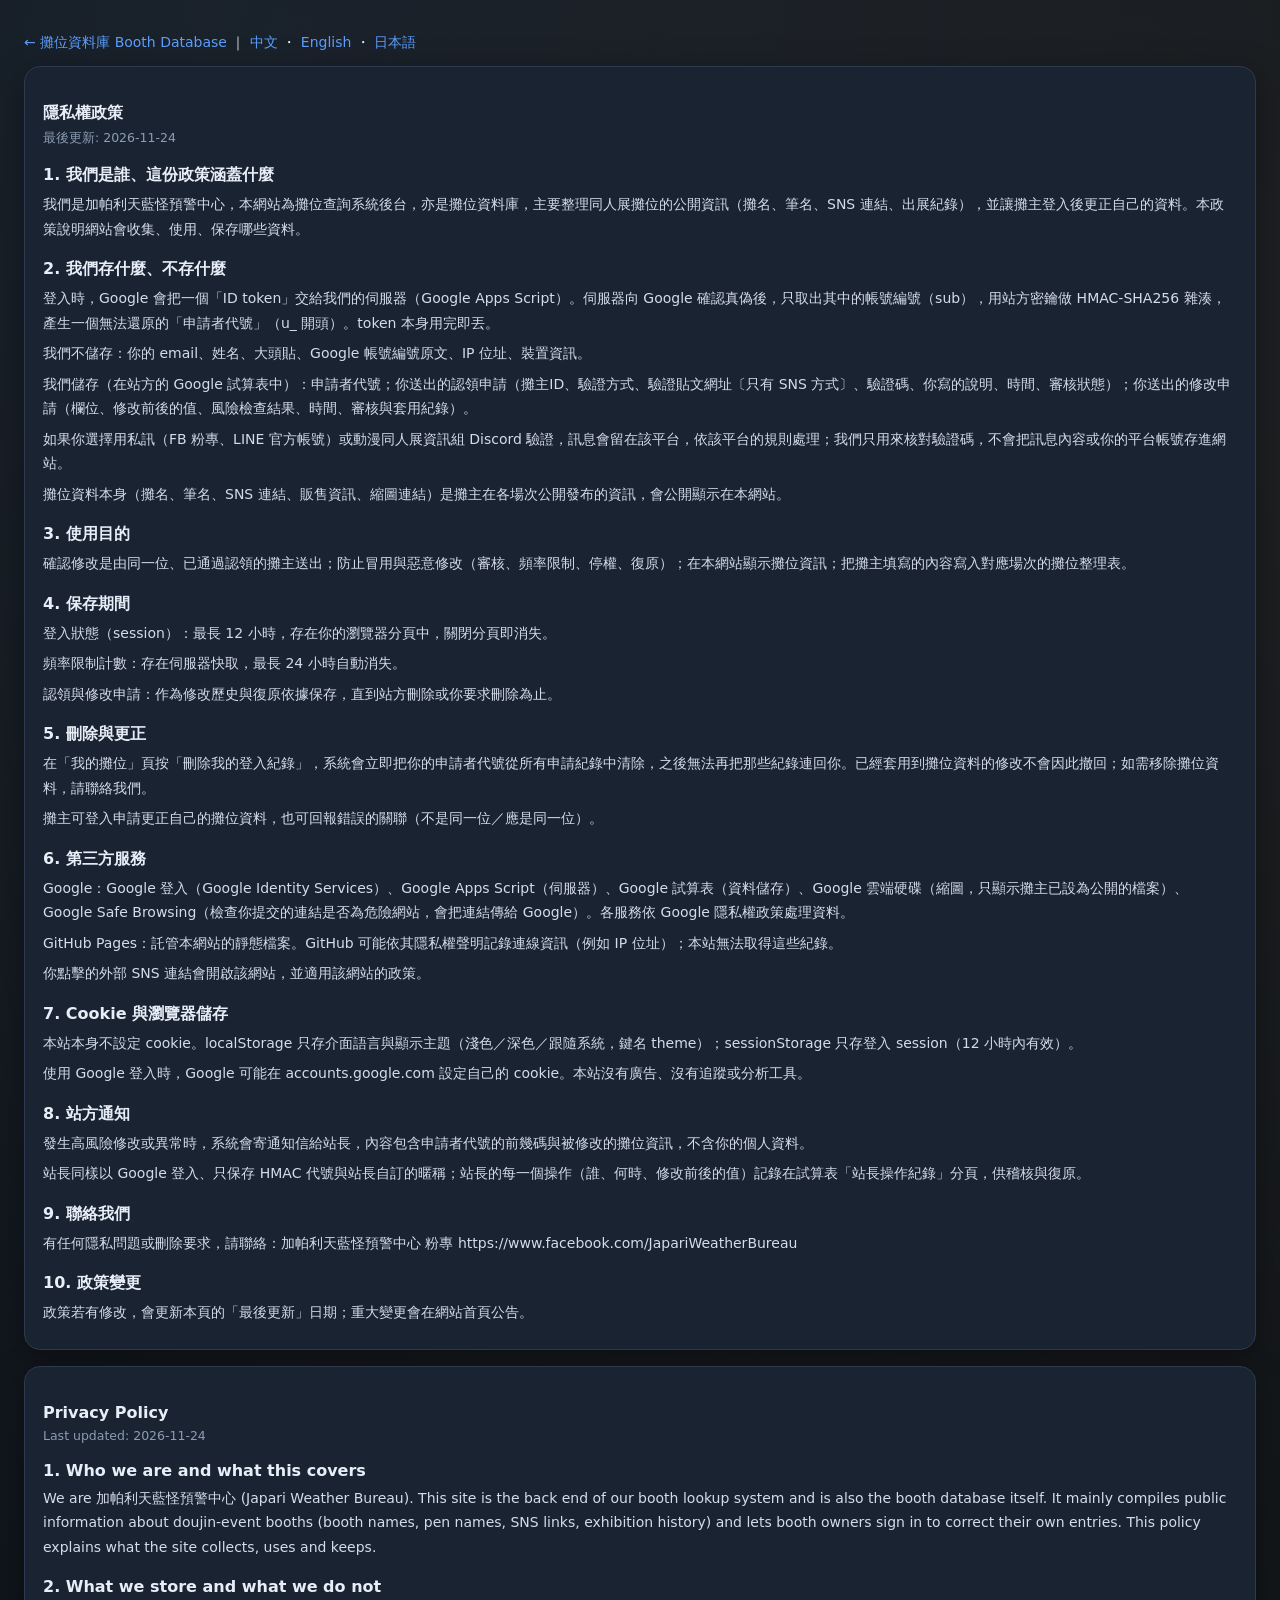
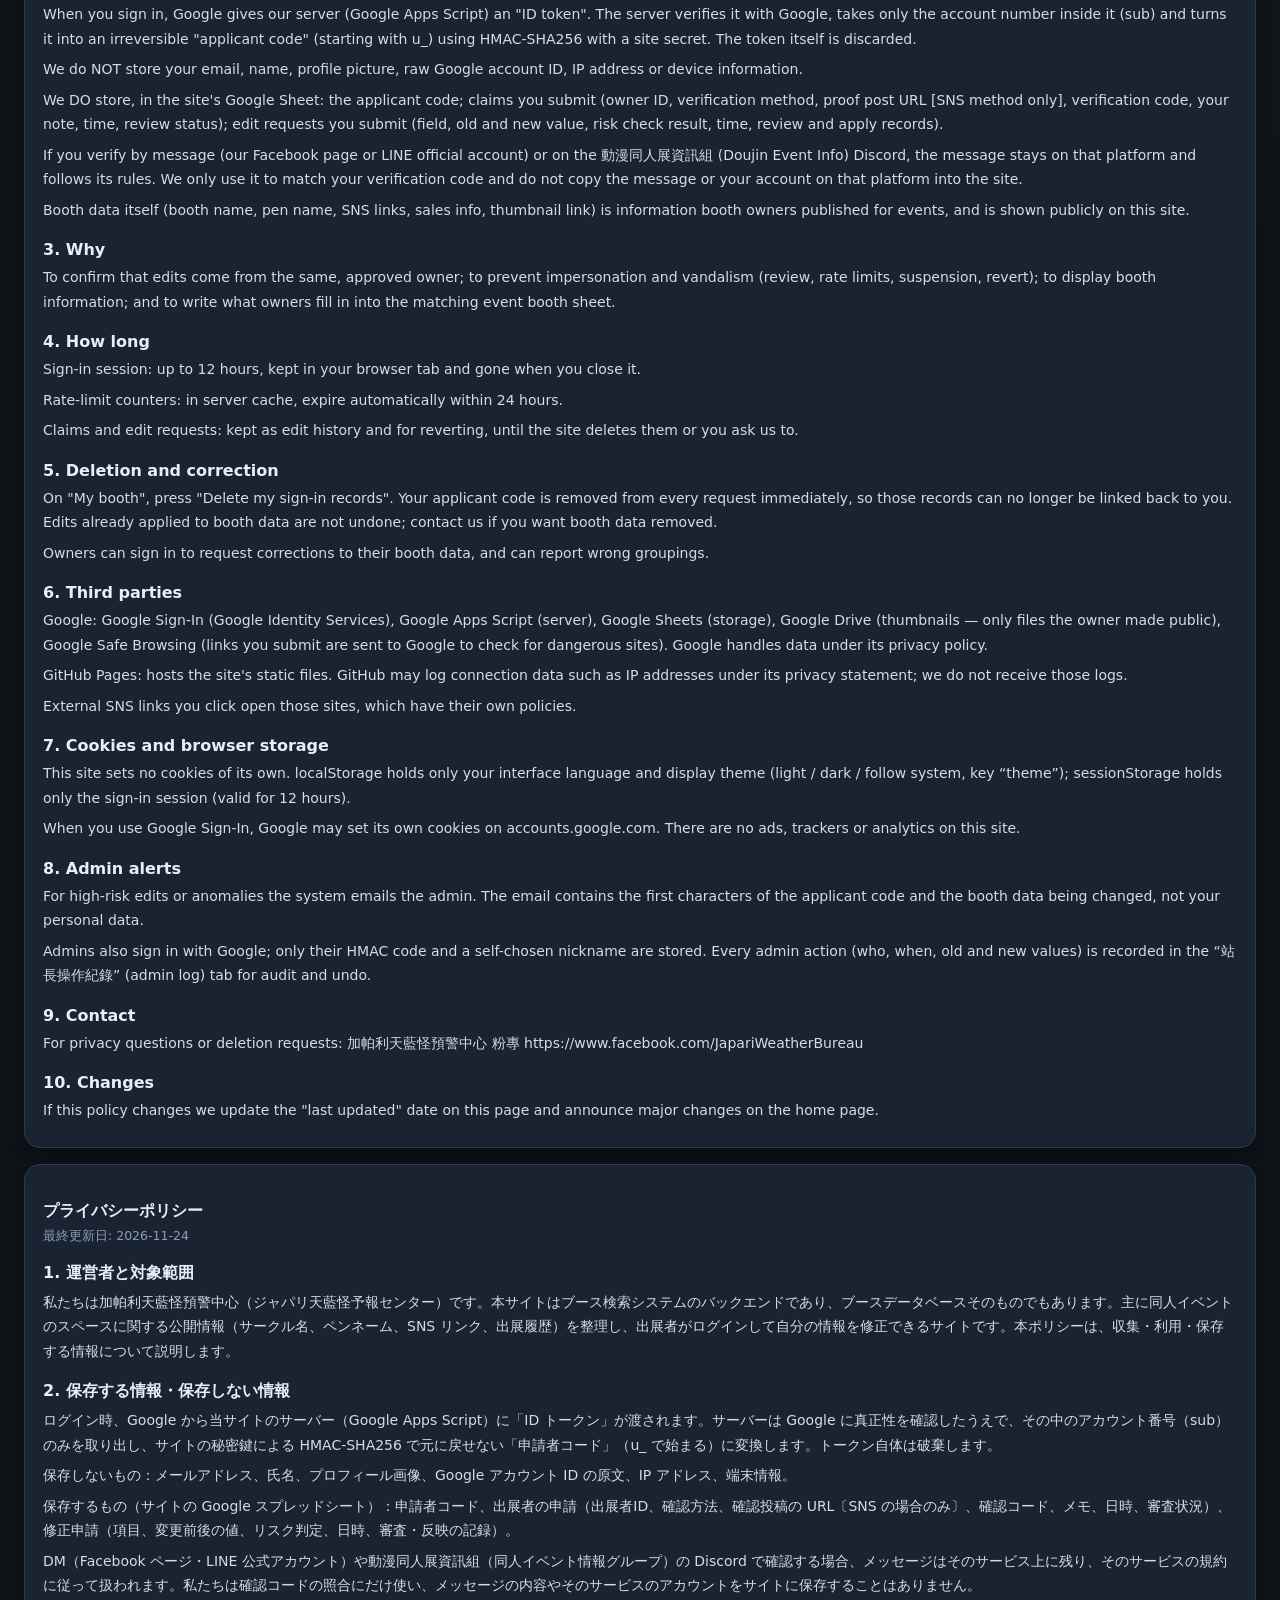
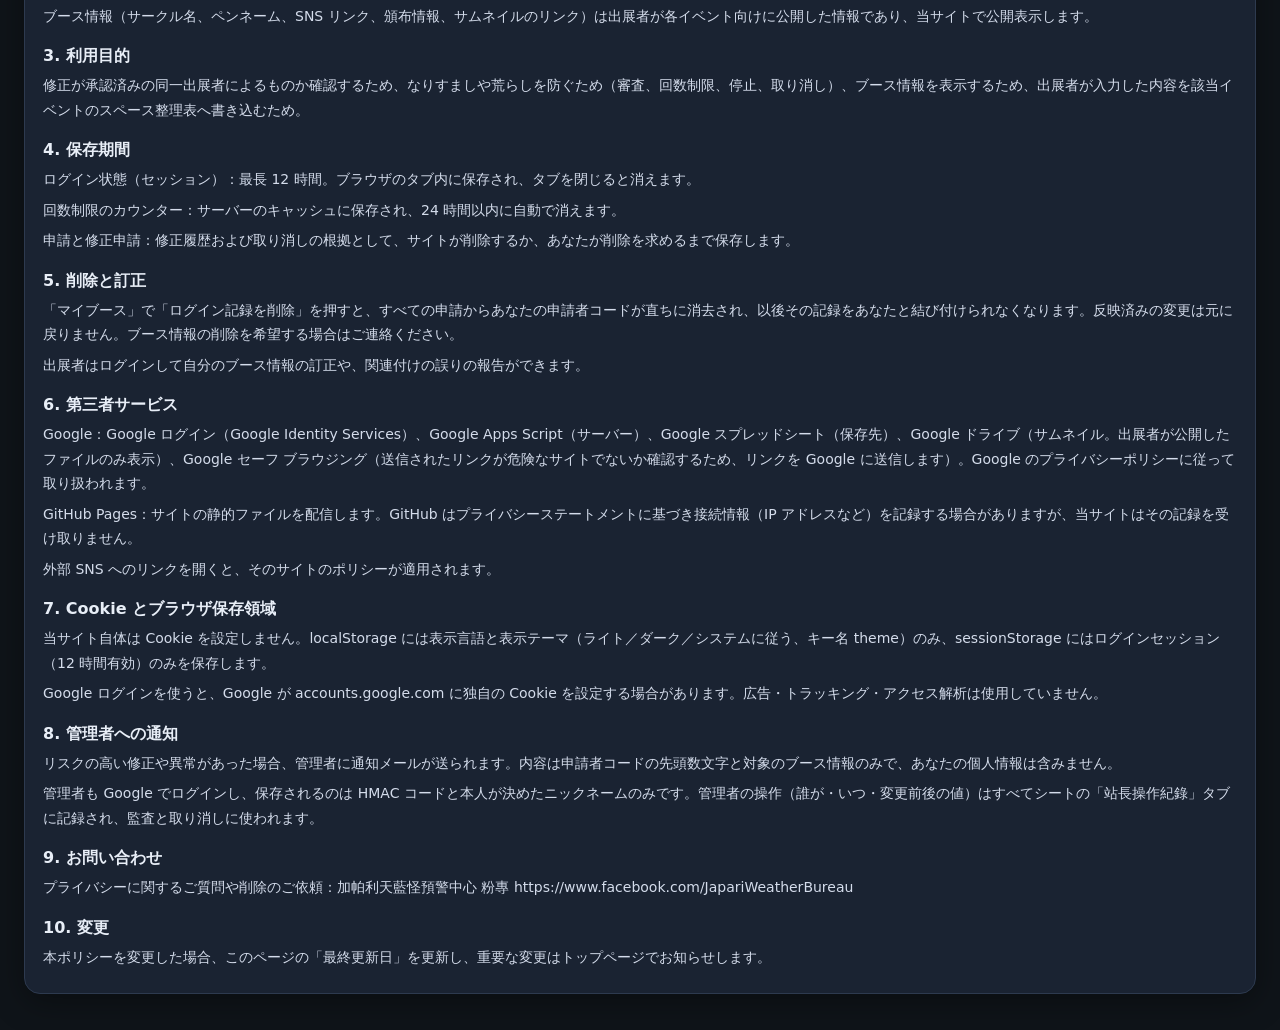
==== commit c1cb1ff6: "phase 5: claim verification methods (SNS post / FB page or LINE DM / Discord), code + copy, reminder" ====
--- a/site/privacy.html
+++ b/site/privacy.html
@@ -2,9 +2,9 @@
 <meta http-equiv="Content-Security-Policy" content="default-src 'self'; style-src 'self'; object-src 'none'; base-uri 'none'">
 <title>隱私權政策 Privacy Policy プライバシーポリシー</title><link rel="stylesheet" href="assets/style.css"></head><body><main>
 <p><a href="./">← 攤位資料庫 Booth Database</a> ｜ <a href="#zh">中文</a> ・ <a href="#en">English</a> ・ <a href="#ja">日本語</a></p>
-<section class="card pp" id="zh" lang="zh-Hant"><h2>隱私權政策</h2><div class="muted">最後更新: 2026-11-23</div>
+<section class="card pp" id="zh" lang="zh-Hant"><h2>隱私權政策</h2><div class="muted">最後更新: 2026-11-24</div>
 <h2>1. 我們是誰、這份政策涵蓋什麼</h2><p>我們是加帕利天藍怪預警中心，本網站為攤位查詢系統後台，亦是攤位資料庫，主要整理同人展攤位的公開資訊（攤名、筆名、SNS 連結、出展紀錄），並讓攤主登入後更正自己的資料。本政策說明網站會收集、使用、保存哪些資料。</p>
-<h2>2. 我們存什麼、不存什麼</h2><p>登入時，Google 會把一個「ID token」交給我們的伺服器（Google Apps Script）。伺服器向 Google 確認真偽後，只取出其中的帳號編號（sub），用站方密鑰做 HMAC-SHA256 雜湊，產生一個無法還原的「申請者代號」（u_ 開頭）。token 本身用完即丟。</p><p>我們不儲存：你的 email、姓名、大頭貼、Google 帳號編號原文、IP 位址、裝置資訊。</p><p>我們儲存（在站方的 Google 試算表中）：申請者代號；你送出的認領申請（攤主ID、驗證貼文網址、驗證碼、你寫的說明、時間、審核狀態）；你送出的修改申請（欄位、修改前後的值、風險檢查結果、時間、審核與套用紀錄）。</p><p>攤位資料本身（攤名、筆名、SNS 連結、販售資訊、縮圖連結）是攤主在各場次公開發布的資訊，會公開顯示在本網站。</p>
+<h2>2. 我們存什麼、不存什麼</h2><p>登入時，Google 會把一個「ID token」交給我們的伺服器（Google Apps Script）。伺服器向 Google 確認真偽後，只取出其中的帳號編號（sub），用站方密鑰做 HMAC-SHA256 雜湊，產生一個無法還原的「申請者代號」（u_ 開頭）。token 本身用完即丟。</p><p>我們不儲存：你的 email、姓名、大頭貼、Google 帳號編號原文、IP 位址、裝置資訊。</p><p>我們儲存（在站方的 Google 試算表中）：申請者代號；你送出的認領申請（攤主ID、驗證方式、驗證貼文網址〔只有 SNS 方式〕、驗證碼、你寫的說明、時間、審核狀態）；你送出的修改申請（欄位、修改前後的值、風險檢查結果、時間、審核與套用紀錄）。</p><p>如果你選擇用私訊（FB 粉專、LINE 官方帳號）或動漫同人展資訊組 Discord 驗證，訊息會留在該平台，依該平台的規則處理；我們只用來核對驗證碼，不會把訊息內容或你的平台帳號存進網站。</p><p>攤位資料本身（攤名、筆名、SNS 連結、販售資訊、縮圖連結）是攤主在各場次公開發布的資訊，會公開顯示在本網站。</p>
 <h2>3. 使用目的</h2><p>確認修改是由同一位、已通過認領的攤主送出；防止冒用與惡意修改（審核、頻率限制、停權、復原）；在本網站顯示攤位資訊；把攤主填寫的內容寫入對應場次的攤位整理表。</p>
 <h2>4. 保存期間</h2><p>登入狀態（session）：最長 12 小時，存在你的瀏覽器分頁中，關閉分頁即消失。</p><p>頻率限制計數：存在伺服器快取，最長 24 小時自動消失。</p><p>認領與修改申請：作為修改歷史與復原依據保存，直到站方刪除或你要求刪除為止。</p>
 <h2>5. 刪除與更正</h2><p>在「我的攤位」頁按「刪除我的登入紀錄」，系統會立即把你的申請者代號從所有申請紀錄中清除，之後無法再把那些紀錄連回你。已經套用到攤位資料的修改不會因此撤回；如需移除攤位資料，請聯絡我們。</p><p>攤主可登入申請更正自己的攤位資料，也可回報錯誤的關聯（不是同一位／應是同一位）。</p>
@@ -14,9 +14,9 @@
 <h2>9. 聯絡我們</h2><p>有任何隱私問題或刪除要求，請聯絡：加帕利天藍怪預警中心 粉專 https://www.facebook.com/JapariWeatherBureau</p>
 <h2>10. 政策變更</h2><p>政策若有修改，會更新本頁的「最後更新」日期；重大變更會在網站首頁公告。</p>
 </section>
-<section class="card pp" id="en" lang="en"><h2>Privacy Policy</h2><div class="muted">Last updated: 2026-11-23</div>
+<section class="card pp" id="en" lang="en"><h2>Privacy Policy</h2><div class="muted">Last updated: 2026-11-24</div>
 <h2>1. Who we are and what this covers</h2><p>We are 加帕利天藍怪預警中心 (Japari Weather Bureau). This site is the back end of our booth lookup system and is also the booth database itself. It mainly compiles public information about doujin-event booths (booth names, pen names, SNS links, exhibition history) and lets booth owners sign in to correct their own entries. This policy explains what the site collects, uses and keeps.</p>
-<h2>2. What we store and what we do not</h2><p>When you sign in, Google gives our server (Google Apps Script) an &quot;ID token&quot;. The server verifies it with Google, takes only the account number inside it (sub) and turns it into an irreversible &quot;applicant code&quot; (starting with u_) using HMAC-SHA256 with a site secret. The token itself is discarded.</p><p>We do NOT store your email, name, profile picture, raw Google account ID, IP address or device information.</p><p>We DO store, in the site&#39;s Google Sheet: the applicant code; claims you submit (owner ID, proof post URL, verification code, your note, time, review status); edit requests you submit (field, old and new value, risk check result, time, review and apply records).</p><p>Booth data itself (booth name, pen name, SNS links, sales info, thumbnail link) is information booth owners published for events, and is shown publicly on this site.</p>
+<h2>2. What we store and what we do not</h2><p>When you sign in, Google gives our server (Google Apps Script) an &quot;ID token&quot;. The server verifies it with Google, takes only the account number inside it (sub) and turns it into an irreversible &quot;applicant code&quot; (starting with u_) using HMAC-SHA256 with a site secret. The token itself is discarded.</p><p>We do NOT store your email, name, profile picture, raw Google account ID, IP address or device information.</p><p>We DO store, in the site&#39;s Google Sheet: the applicant code; claims you submit (owner ID, verification method, proof post URL [SNS method only], verification code, your note, time, review status); edit requests you submit (field, old and new value, risk check result, time, review and apply records).</p><p>If you verify by message (our Facebook page or LINE official account) or on the 動漫同人展資訊組 (Doujin Event Info) Discord, the message stays on that platform and follows its rules. We only use it to match your verification code and do not copy the message or your account on that platform into the site.</p><p>Booth data itself (booth name, pen name, SNS links, sales info, thumbnail link) is information booth owners published for events, and is shown publicly on this site.</p>
 <h2>3. Why</h2><p>To confirm that edits come from the same, approved owner; to prevent impersonation and vandalism (review, rate limits, suspension, revert); to display booth information; and to write what owners fill in into the matching event booth sheet.</p>
 <h2>4. How long</h2><p>Sign-in session: up to 12 hours, kept in your browser tab and gone when you close it.</p><p>Rate-limit counters: in server cache, expire automatically within 24 hours.</p><p>Claims and edit requests: kept as edit history and for reverting, until the site deletes them or you ask us to.</p>
 <h2>5. Deletion and correction</h2><p>On &quot;My booth&quot;, press &quot;Delete my sign-in records&quot;. Your applicant code is removed from every request immediately, so those records can no longer be linked back to you. Edits already applied to booth data are not undone; contact us if you want booth data removed.</p><p>Owners can sign in to request corrections to their booth data, and can report wrong groupings.</p>
@@ -26,9 +26,9 @@
 <h2>9. Contact</h2><p>For privacy questions or deletion requests: 加帕利天藍怪預警中心 粉專 https://www.facebook.com/JapariWeatherBureau</p>
 <h2>10. Changes</h2><p>If this policy changes we update the &quot;last updated&quot; date on this page and announce major changes on the home page.</p>
 </section>
-<section class="card pp" id="ja" lang="ja"><h2>プライバシーポリシー</h2><div class="muted">最終更新日: 2026-11-23</div>
+<section class="card pp" id="ja" lang="ja"><h2>プライバシーポリシー</h2><div class="muted">最終更新日: 2026-11-24</div>
 <h2>1. 運営者と対象範囲</h2><p>私たちは加帕利天藍怪預警中心（ジャパリ天藍怪予報センター）です。本サイトはブース検索システムのバックエンドであり、ブースデータベースそのものでもあります。主に同人イベントのスペースに関する公開情報（サークル名、ペンネーム、SNS リンク、出展履歴）を整理し、出展者がログインして自分の情報を修正できるサイトです。本ポリシーは、収集・利用・保存する情報について説明します。</p>
-<h2>2. 保存する情報・保存しない情報</h2><p>ログイン時、Google から当サイトのサーバー（Google Apps Script）に「ID トークン」が渡されます。サーバーは Google に真正性を確認したうえで、その中のアカウント番号（sub）のみを取り出し、サイトの秘密鍵による HMAC-SHA256 で元に戻せない「申請者コード」（u_ で始まる）に変換します。トークン自体は破棄します。</p><p>保存しないもの：メールアドレス、氏名、プロフィール画像、Google アカウント ID の原文、IP アドレス、端末情報。</p><p>保存するもの（サイトの Google スプレッドシート）：申請者コード、出展者の申請（出展者ID、確認投稿の URL、確認コード、メモ、日時、審査状況）、修正申請（項目、変更前後の値、リスク判定、日時、審査・反映の記録）。</p><p>ブース情報（サークル名、ペンネーム、SNS リンク、頒布情報、サムネイルのリンク）は出展者が各イベント向けに公開した情報であり、当サイトで公開表示します。</p>
+<h2>2. 保存する情報・保存しない情報</h2><p>ログイン時、Google から当サイトのサーバー（Google Apps Script）に「ID トークン」が渡されます。サーバーは Google に真正性を確認したうえで、その中のアカウント番号（sub）のみを取り出し、サイトの秘密鍵による HMAC-SHA256 で元に戻せない「申請者コード」（u_ で始まる）に変換します。トークン自体は破棄します。</p><p>保存しないもの：メールアドレス、氏名、プロフィール画像、Google アカウント ID の原文、IP アドレス、端末情報。</p><p>保存するもの（サイトの Google スプレッドシート）：申請者コード、出展者の申請（出展者ID、確認方法、確認投稿の URL〔SNS の場合のみ〕、確認コード、メモ、日時、審査状況）、修正申請（項目、変更前後の値、リスク判定、日時、審査・反映の記録）。</p><p>DM（Facebook ページ・LINE 公式アカウント）や動漫同人展資訊組（同人イベント情報グループ）の Discord で確認する場合、メッセージはそのサービス上に残り、そのサービスの規約に従って扱われます。私たちは確認コードの照合にだけ使い、メッセージの内容やそのサービスのアカウントをサイトに保存することはありません。</p><p>ブース情報（サークル名、ペンネーム、SNS リンク、頒布情報、サムネイルのリンク）は出展者が各イベント向けに公開した情報であり、当サイトで公開表示します。</p>
 <h2>3. 利用目的</h2><p>修正が承認済みの同一出展者によるものか確認するため、なりすましや荒らしを防ぐため（審査、回数制限、停止、取り消し）、ブース情報を表示するため、出展者が入力した内容を該当イベントのスペース整理表へ書き込むため。</p>
 <h2>4. 保存期間</h2><p>ログイン状態（セッション）：最長 12 時間。ブラウザのタブ内に保存され、タブを閉じると消えます。</p><p>回数制限のカウンター：サーバーのキャッシュに保存され、24 時間以内に自動で消えます。</p><p>申請と修正申請：修正履歴および取り消しの根拠として、サイトが削除するか、あなたが削除を求めるまで保存します。</p>
 <h2>5. 削除と訂正</h2><p>「マイブース」で「ログイン記録を削除」を押すと、すべての申請からあなたの申請者コードが直ちに消去され、以後その記録をあなたと結び付けられなくなります。反映済みの変更は元に戻りません。ブース情報の削除を希望する場合はご連絡ください。</p><p>出展者はログインして自分のブース情報の訂正や、関連付けの誤りの報告ができます。</p>
--- a/site/assets/style.css
+++ b/site/assets/style.css
@@ -139,3 +139,12 @@
 .help .hshot{width:100%;border-radius:10px;border:1px solid var(--border);display:block}
 .help details.faq{border-top:1px solid var(--border);padding:10px 0}.help details.faq summary{cursor:pointer;font-weight:600}.help details.faq p{margin:8px 0 0}
 @media (max-width:720px){.help .hgrid{grid-template-columns:1fr}}
+/* ---- 認領驗證方式（p5） ---- */
+.cmethods{display:flex;flex-direction:column;gap:8px;margin:8px 0}
+.cmethods label.cm{display:flex;align-items:center;gap:10px;padding:10px 12px;border:1px solid var(--border);border-radius:10px;cursor:pointer;font-weight:600}
+.cmethods label.cm.on{border-color:var(--accent);background:var(--bg-card-hover)}
+.cmethods label.cm input{accent-color:var(--accent)}
+.cdetail{padding:4px 2px}.cdetail ol.steps{margin:6px 0 8px;padding-left:1.4em;line-height:1.7}
+.claimcode{margin:8px 0}.claimcode .code{font-size:20px}
+.btn.sm{padding:6px 12px;font-size:13px}
+.claimremind{font-weight:700;font-size:15px}
